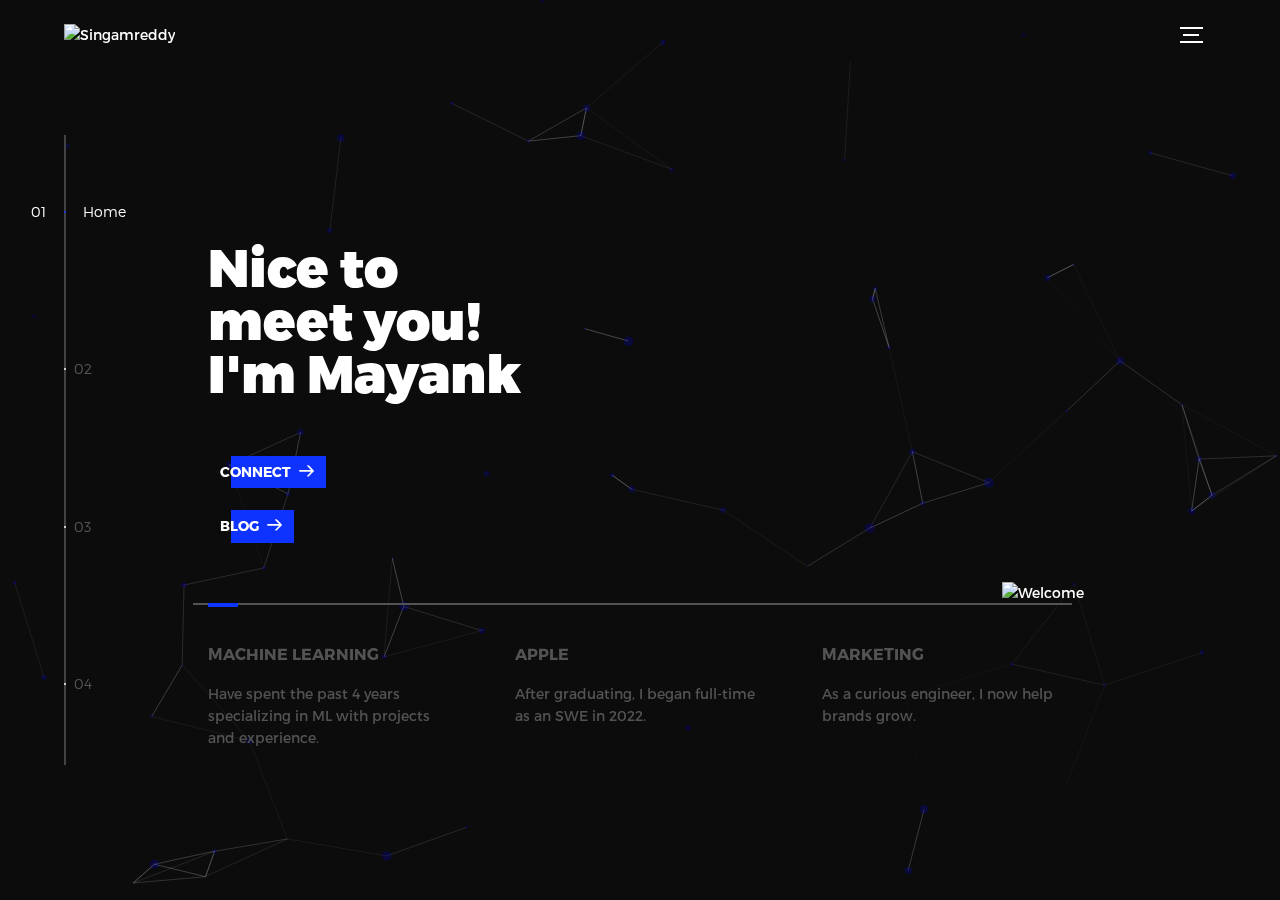
==== index.html @ 2913cebb "catchup" ====
<!DOCTYPE html>
<html lang="en">

<head>

    <title>Mayank Singamreddy</title>
    <link rel="shortcut icon" type="image/png" href="assets/img/favicon.png" />
    <meta charset="utf-8">
    <meta name="viewport" content="width=device-width, initial-scale=1">
    <meta http-equiv="X-UA-Compatible" content="IE=edge">
    <meta name="description" content="Mayank's personal website">
    <meta name="keywords" content="singamreddy, mayank, personal site">
    <meta name="author" content="Mayank Singamreddy">
    <link rel="stylesheet" href="assets/css/main.css">
</head>
<!-- Google tag (gtag.js) -->
<script async src="https://www.googletagmanager.com/gtag/js?id=G-TK0GGSYKYD"></script>
<script>
  window.dataLayer = window.dataLayer || [];
  function gtag(){dataLayer.push(arguments);}
  gtag('js', new Date());

  gtag('config', 'G-TK0GGSYKYD');
</script>

<body>



    <!-- notification for small viewports and landscape oriented smartphones -->
    <div class="device-notification">
        <a class="device-notification--logo" href="#0">
            <img src="assets/img/goose.png" alt="Silly Goose Image">
            <p>Singamreddy</p>
        </a>
        <p class="device-notification--message">Turn your phone back up, silly goose.</p>
    </div>

    <div class="perspective effect-rotate-left">
        <div class="container">
            <div id="particles-js"></div>

            <div class="outer-nav--return"></div>

            <div id="viewport" class="l-viewport">

                <div class="l-wrapper">

                    <header class="header">
                        <a class="header--logo" href="#0">
                            <img src="assets/img/logo.png" alt="Singamreddy">
                        </a>
                        <button class="header--cta cta">Connect</button>
                        <div class="header--nav-toggle">
                            <span></span>
                        </div>
                    </header>
                    <nav class="l-side-nav">
                        <ul class="side-nav">
                            <li class="is-active">
                                <span>Home</span></li>
                            <li><span>Bio</span></li>
                            <li><span>Marketing</span></li>
                            <li><span>Contact</span></li>

                        </ul>
                    </nav>

                    <ul class="l-main-content main-content">
                        <li class="l-section section section--is-active">
                            <div class="intro">
                                <div class="intro--banner">
                                    <h1><br>Nice to<br> meet you!<br>I'm Mayank</h1><br>
                                    <button class="cta">Connect 
                  <svg version="1.1" id="Layer_1" xmlns="http://www.w3.org/2000/svg" xmlns:xlink="http://www.w3.org/1999/xlink" x="0px" y="0px" viewBox="0 0 150 118" style="enable-background:new 0 0 150 118;" xml:space="preserve">
                  <g transform="translate(0.000000,118.000000) scale(0.100000,-0.100000)">
                    <path d="M870,1167c-34-17-55-57-46-90c3-15,81-100,194-211l187-185l-565-1c-431,0-571-3-590-13c-55-28-64-94-18-137c21-20,33-20,597-20h575l-192-193C800,103,794,94,849,39c20-20,39-29,61-29c28,0,63,30,298,262c147,144,272,271,279,282c30,51,23,60-219,304C947,1180,926,1196,870,1167z"/>
                  </g>
                  </svg>
                  <span class="btn-background"></span>
                </button>
                                    <br><br><button class="cta" onclick="window.location.href='blog/proofofgod.html';">Blog
                    <svg version="1.1" id="Layer_1" xmlns="http://www.w3.org/2000/svg" xmlns:xlink="http://www.w3.org/1999/xlink" x="0px" y="0px" viewBox="0 0 150 118" style="enable-background:new 0 0 150 118;" xml:space="preserve">
                    <g transform="translate(0.000000,118.000000) scale(0.100000,-0.100000)">
                      <path d="M870,1167c-34-17-55-57-46-90c3-15,81-100,194-211l187-185l-565-1c-431,0-571-3-590-13c-55-28-64-94-18-137c21-20,33-20,597-20h575l-192-193C800,103,794,94,849,39c20-20,39-29,61-29c28,0,63,30,298,262c147,144,272,271,279,282c30,51,23,60-219,304C947,1180,926,1196,870,1167z"/>
                    </g>
                    </svg>
                    <span class="btn-background"></span>
                  </button>
                                    <img src="assets/img/introduction-visual.png" alt="Welcome">
                                </div>
                                <div class="intro--options">
                                    <a href="#0">
                                        <h3>Machine Learning</h3>
                                        <p>Have spent the past 4 years specializing in ML with projects and experience.</p>
                                    </a>
                                    <a href="#0">
                                        <h3>Apple</h3>
                                        <p>After graduating, I began full-time as an SWE in 2022.</p>
                                    </a>
                                    <a href="#0">
                                        <h3>Marketing</h3>
                                        <p>As a curious engineer, I now help brands grow.</p>
                                    </a>

                                </div>
                            </div>
                        </li>
                        <li class="l-section section">
                            <div class="about">
                                <div class="about--banner">
                                    <h2>Resume</h2>
                                    <h3>Learning to code is tough, but possibility drove me forward (Specifically, ML and DS). I gained experience in those areas as a:
                                        <br>
                                        <ul>
                                            <li>Data science intern at Fidelity</li>
                                            <li>Research assistant for my school developing lecture summarization models</li>
                                            <li>Mercer MLE performing data scraping, validation, and visualization</li>
                                        </ul>
                                        <br> Now I am an SWE at Apple, creating insightful tools.

                                    </h3>
                                    <a href="assets/img/MayankSWEResume.pdf" target="_blank">Resume link
                  <span>
                    <svg version="1.1" id="Layer_1" xmlns="http://www.w3.org/2000/svg" xmlns:xlink="http://www.w3.org/1999/xlink" x="0px" y="0px" viewBox="0 0 150 118" style="enable-background:new 0 0 150 118;" xml:space="preserve">
                    <g transform="translate(0.000000,118.000000) scale(0.100000,-0.100000)">
                      <path d="M870,1167c-34-17-55-57-46-90c3-15,81-100,194-211l187-185l-565-1c-431,0-571-3-590-13c-55-28-64-94-18-137c21-20,33-20,597-20h575l-192-193C800,103,794,94,849,39c20-20,39-29,61-29c28,0,63,30,298,262c147,144,272,271,279,282c30,51,23,60-219,304C947,1180,926,1196,870,1167z"/>
                    </g>
                    </svg>
                  </span>
                </a>
                                    <!--img src="assets/img/about-visual.png" alt="About Us"-->

                                </div>
                                <div class="about--options">
                                    <a href="#0">
                                        <h3>Fidelity</h3>
                                    </a>
                                    <a href="#0">
                                        <h3>Rutgers</h3>
                                    </a>
                                    <a href="#0">
                                        <h3>Apple</h3>
                                    </a>
                                </div>
                            </div>
                        </li>




                        <li class="l-section section">
                            <div class="about">
                                <div class="about--banner">
                                    <h2>Digital Marketing</h2>

                                    <h5>
                                        I help businesses grow their brand, increase their exposure, and get recognition.
                                        <br><br> After coming to Austin, I realized how many businesses exist with a fantastic product, but little to no digital face. With changing times, many had not caught up. I wanted to leverage my technical skills to help them compete in an increasingly digital age. 
                                        <br><br> I make it a mission to help your business gain more views, while giving you the information to give your customers what they want most.<br><br>

                                        <br>
                                        <!--
                                        <a href="assets/img/MayankTutoring.pdf" target="_blank">My tutoring
                                            <span>
                                              <svg version="1.1" id="Layer_1" xmlns="http://www.w3.org/2000/svg" xmlns:xlink="http://www.w3.org/1999/xlink" x="0px" y="0px" viewBox="0 0 150 118" style="enable-background:new 0 0 150 118;" xml:space="preserve">
                                              <g transform="translate(0.000000,118.000000) scale(0.100000,-0.100000)">
                                                <path d="M870,1167c-34-17-55-57-46-90c3-15,81-100,194-211l187-185l-565-1c-431,0-571-3-590-13c-55-28-64-94-18-137c21-20,33-20,597-20h575l-192-193C800,103,794,94,849,39c20-20,39-29,61-29c28,0,63,30,298,262c147,144,272,271,279,282c30,51,23,60-219,304C947,1180,926,1196,870,1167z"/>
                                              </g>
                                              </svg>
                                            </span>
                                          </a>
                                        -->

                                    </h5>

                                </div>

                        </li>








                        <li class="l-section section">


                            <div class="contact">



                                <div class="contact--lockup">



                                    <div class="modal">
                                        <h3> Contact me</h3>

                                        <div class="modal--information">
                                            <a href="tel:4087840252">408-784-0252</a>
                                            <a href="mailto:singamreddy.mayank@gmail.com">singamreddy.mayank@gmail.com</a>
                                        </div>
                                        <br>
                                        <ul class="modal--options">
                                            <li><a href="https://www.linkedin.com/in/mayank-singamreddy/">LinkedIn</a></li>
                                            <li><a href="https://github.com/MayankSingamreddy">Github</a></li>
                                            


                                        </ul>
                                    </div>

                                </div>
                            </div>

                        </li>

                    </ul>
                    </div>
                </div>
            </div>
            <ul class="outer-nav">
                <li class="is-active">Home</li>
                <li>Bio</li>
                <li>Digital Marketing</li>
                <li>Contact</li>

            </ul>
        </div>





        <script src="https://ajax.googleapis.com/ajax/libs/jquery/2.2.4/jquery.min.js"></script>
        <script>
            window.jQuery || document.write('<script src="assets/js/vendor/jquery-2.2.4.min.js"><\/script>')
        </script>
        <script src="assets/js/functions-min.js"></script>


        <script src="particles.js"></script>
        <script src="app.js"></script>


</body>

</html>
---- assets/css/main.css ----
@font-face {
    font-family: 'Montserrat';
    src: url("fonts/Montserrat-Black.eot");
    src: local("☺"), url("fonts/Montserrat-Black.woff") format("woff"), url("fonts/Montserrat-Black.ttf") format("truetype"), url("fonts/Montserrat-Black.svg") format("svg");
    font-weight: 900;
    font-style: normal
}

@font-face {
    font-family: 'Montserrat';
    src: url("fonts/Montserrat-Bold.eot");
    src: local("☺"), url("fonts/Montserrat-Bold.woff") format("woff"), url("fonts/Montserrat-Bold.ttf") format("truetype"), url("fonts/Montserrat-Bold.svg") format("svg");
    font-weight: 700;
    font-style: normal
}

@font-face {
    font-family: 'Montserrat';
    src: url("fonts/Montserrat-Regular.eot");
    src: local("☺"), url("fonts/Montserrat-Regular.woff") format("woff"), url("fonts/Montserrat-Regular.ttf") format("truetype"), url("fonts/Montserrat-Regular.svg") format("svg");
    font-weight: 400;
    font-style: normal
}

@font-face {
    font-family: 'Montserrat';
    src: url("fonts/Montserrat-Light.eot");
    src: local("☺"), url("fonts/Montserrat-Light.woff") format("woff"), url("fonts/Montserrat-Light.ttf") format("truetype"), url("fonts/Montserrat-Light.svg") format("svg");
    font-weight: 300;
    font-style: normal
}


/*! normalize.css v3.0.2 | MIT License | git.io/normalize */

html {
    font-family: sans-serif;
    -ms-text-size-adjust: 100%;
    -webkit-text-size-adjust: 100%
}

body {
    margin: 0
}

article,
aside,
details,
figcaption,
figure,
footer,
header,
hgroup,
main,
menu,
nav,
section,
summary {
    display: block
}

audio,
canvas,
progress,
video {
    display: inline-block;
    vertical-align: baseline
}

audio:not([controls]) {
    display: none;
    height: 0
}

[hidden],
template {
    display: none
}

a {
    background-color: transparent
}

a:active,
a:hover {
    outline: 0
}

abbr[title] {
    border-bottom: 1px dotted
}

b,
strong {
    font-weight: bold
}

dfn {
    font-style: italic
}

h1 {
    font-size: 2em;
    margin: 0.67em 0
}

mark {
    background: #ff0;
    color: #000
}

small {
    font-size: 80%
}

sub,
sup {
    font-size: 75%;
    line-height: 0;
    position: relative;
    vertical-align: baseline
}

sup {
    top: -0.5em
}

sub {
    bottom: -0.25em
}

img {
    border: 0
}

svg:not(:root) {
    overflow: hidden
}

figure {
    margin: 1em 40px
}

hr {
    box-sizing: content-box;
    height: 0
}

pre {
    overflow: auto
}

code,
kbd,
pre,
samp {
    font-family: monospace, monospace;
    font-size: 1em
}

button,
input,
optgroup,
select,
textarea {
    color: inherit;
    font: inherit;
    margin: 0
}

button {
    overflow: visible
}

button,
select {
    text-transform: none
}

button,
html input[type="button"],
input[type="reset"],
input[type="submit"] {
    -webkit-appearance: button;
    cursor: pointer
}

button[disabled],
html input[disabled] {
    cursor: default
}

button::-moz-focus-inner,
input::-moz-focus-inner {
    border: 0;
    padding: 0
}

input {
    line-height: normal
}

input[type="checkbox"],
input[type="radio"] {
    box-sizing: border-box;
    padding: 0
}

input[type="number"]::-webkit-inner-spin-button,
input[type="number"]::-webkit-outer-spin-button {
    height: auto
}

input[type="search"] {
    -webkit-appearance: textfield;
    box-sizing: content-box
}

input[type="search"]::-webkit-search-cancel-button,
input[type="search"]::-webkit-search-decoration {
    -webkit-appearance: none
}

fieldset {
    border: 1px solid #c0c0c0;
    margin: 0 2px;
    padding: 0.35em 0.625em 0.75em
}

legend {
    border: 0;
    padding: 0
}

textarea {
    overflow: auto
}

optgroup {
    font-weight: bold
}

table {
    border-collapse: collapse;
    border-spacing: 0
}

td,
th {
    padding: 0
}

::-moz-selection {
    background: #FFF498
}

::selection {
    background: #FFF498
}

::-moz-selection {
    background: #FFF498
}

img::-moz-selection {
    background: transparent
}

img::selection {
    background: transparent
}

img::-moz-selection {
    background: transparent
}

body {
    -webkit-tap-highlight-color: #FFF498
}

body {
    background-color: #0c0c0c;
    font-size: 14px;
    line-height: 1.6;
    font-family: "Montserrat", sans-serif;
    color: #fff;
    -webkit-font-smoothing: antialiased;
    -webkit-text-size-adjust: 100%
}

.l-viewport {
    position: relative;
    width: 100%;
    height: 100vh;
    box-shadow: 0 0 45px 5px rgba(0, 0, 0, 0.85);
    overflow: hidden
}

.l-wrapper {
    position: relative;
    width: 1440px;
    max-width: 90%;
    height: 100%;
    margin: 0 auto
}

.l-side-nav {
    position: absolute;
    left: 0;
    display: -webkit-box;
    display: -webkit-flex;
    display: -ms-flexbox;
    display: flex;
    height: 100%;
    -webkit-box-align: center;
    -webkit-align-items: center;
    -ms-flex-align: center;
    align-items: center
}

.l-side-nav::before {
    content: "";
    position: absolute;
    top: 50%;
    left: 0;
    -webkit-transform: translateY(-50%);
    transform: translateY(-50%);
    width: 2px;
    height: 70%;
    max-height: 750px;
    background-color: #555;
    opacity: .75;
    z-index: 10
}

@media (max-width: 1180px) {
    .l-side-nav {
        display: none
    }
}

.l-main-content {
    position: relative;
    width: 100%;
    height: 100%;
    margin: 0;
    padding: 0;
    list-style: none
}

.l-section {
    position: absolute;
    width: 100%;
    height: 100%
}

.device-notification {
    display: none;
    position: fixed;
    top: 0;
    left: 0;
    width: 100%;
    height: 100%;
    -webkit-box-orient: vertical;
    -webkit-box-direction: normal;
    -webkit-flex-direction: column;
    -ms-flex-direction: column;
    flex-direction: column;
    -webkit-box-align: center;
    -webkit-align-items: center;
    -ms-flex-align: center;
    -ms-grid-row-align: center;
    align-items: center;
    -webkit-box-pack: center;
    -webkit-justify-content: center;
    -ms-flex-pack: center;
    justify-content: center;
    background-color: #0c0c0c;
    z-index: 12
}

.device-notification--logo {
    display: -webkit-box;
    display: -webkit-flex;
    display: -ms-flexbox;
    display: flex;
    -webkit-box-align: center;
    -webkit-align-items: center;
    -ms-flex-align: center;
    align-items: center;
    text-decoration: none;
    color: #fff
}

.device-notification--logo p {
    margin: 0 0 0 10px;
    font-size: 16px;
    font-weight: 700;
    text-transform: uppercase
}

.device-notification--message {
    width: 70%;
    margin: 30px 0 0 0;
    font-weight: 700;
    text-align: center
}

@media (max-width: 767px) and (min-width: 601px) and (max-height: 680px) {
    .device-notification {
        display: -webkit-box;
        display: -webkit-flex;
        display: -ms-flexbox;
        display: flex
    }
}

@media (max-width: 600px) and (min-width: 480px) and (max-height: 580px) {
    .device-notification {
        display: -webkit-box;
        display: -webkit-flex;
        display: -ms-flexbox;
        display: flex
    }
}

@media (max-width: 736px) and (min-width: 360px) and (orientation: landscape) {
    .device-notification {
        display: -webkit-box;
        display: -webkit-flex;
        display: -ms-flexbox;
        display: flex
    }
}

@media(max-width: 359px) {
    .device-notification {
        display: -webkit-box;
        display: -webkit-flex;
        display: -ms-flexbox;
        display: flex
    }
}

.section {
    opacity: 0;
    visibility: hidden;
    -webkit-transition: opacity .4s ease-in-out, visibility 0s .4s;
    transition: opacity .4s ease-in-out, visibility 0s .4s
}

.section--is-active {
    opacity: 1;
    visibility: visible;
    z-index: 1;
    -webkit-transition: opacity .4s ease-in-out .4s;
    transition: opacity .4s ease-in-out .4s
}

.section--next {
    -webkit-transform: translateY(-45px);
    transform: translateY(-45px);
    -webkit-transition: -webkit-transform .4s ease-in-out;
    transition: -webkit-transform .4s ease-in-out;
    transition: transform .4s ease-in-out;
    transition: transform .4s ease-in-out, -webkit-transform .4s ease-in-out
}

.section--prev {
    -webkit-transform: translateY(45px);
    transform: translateY(45px);
    -webkit-transition: -webkit-transform .4s ease-in-out;
    transition: -webkit-transform .4s ease-in-out;
    transition: transform .4s ease-in-out;
    transition: transform .4s ease-in-out, -webkit-transform .4s ease-in-out
}

.header {
    position: absolute;
    top: 0;
    left: 0;
    display: -webkit-box;
    display: -webkit-flex;
    display: -ms-flexbox;
    display: flex;
    width: 100%;
    height: 70px;
    -webkit-box-align: center;
    -webkit-align-items: center;
    -ms-flex-align: center;
    align-items: center;
    -webkit-box-pack: justify;
    -webkit-justify-content: space-between;
    -ms-flex-pack: justify;
    justify-content: space-between;
    z-index: 10
}

.header--logo {
    display: -webkit-box;
    display: -webkit-flex;
    display: -ms-flexbox;
    display: flex;
    -webkit-box-align: center;
    -webkit-align-items: center;
    -ms-flex-align: center;
    align-items: center;
    text-decoration: none;
    color: #fff
}

.header--logo p {
    margin: 0 0 0 10px;
    font-size: 16px;
    font-weight: 700;
    text-transform: uppercase
}

.header--nav-toggle {
    display: -webkit-box;
    display: -webkit-flex;
    display: -ms-flexbox;
    display: flex;
    width: 50px;
    height: 50px;
    -webkit-box-orient: vertical;
    -webkit-box-direction: normal;
    -webkit-flex-direction: column;
    -ms-flex-direction: column;
    flex-direction: column;
    -webkit-box-align: center;
    -webkit-align-items: center;
    -ms-flex-align: center;
    align-items: center;
    -webkit-box-pack: center;
    -webkit-justify-content: center;
    -ms-flex-pack: center;
    justify-content: center;
    cursor: pointer
}

.header--nav-toggle span,
.header--nav-toggle::before,
.header--nav-toggle::after {
    content: "";
    position: relative;
    width: 16px;
    height: 2px;
    background-color: #fff
}

.header--nav-toggle::before {
    bottom: 5px;
    width: 23px
}

.header--nav-toggle::after {
    top: 5px;
    width: 23px
}

.header--cta {
    position: absolute;
    top: 50%;
    left: 50%;
    -webkit-transform: translate(-50%, -50%);
    transform: translate(-50%, -50%);
    padding: 0 20px;
    line-height: 30px;
    text-decoration: none;
    color: #fff;
    font-weight: 700;
    text-transform: uppercase;
    background-color: #0f33ff;
    border: none;
    opacity: 0;
    visibility: hidden;
    -webkit-transition: opacity .4s ease-in-out, visibility 0s .4s;
    transition: opacity .4s ease-in-out, visibility 0s .4s
}

.header--cta:focus {
    outline: none
}

.header--cta.is-active {
    opacity: 1;
    visibility: visible;
    -webkit-transition: opacity .4s ease-in-out .4s;
    transition: opacity .4s ease-in-out .4s
}

@media (max-width: 767px) {
    .header--cta {
        display: none
    }
}

.side-nav {
    position: relative;
    display: -webkit-box;
    display: -webkit-flex;
    display: -ms-flexbox;
    display: flex;
    width: 100px;
    height: 70%;
    max-height: 750px;
    -webkit-box-orient: vertical;
    -webkit-box-direction: normal;
    -webkit-flex-direction: column;
    -ms-flex-direction: column;
    flex-direction: column;
    -webkit-justify-content: space-around;
    -ms-flex-pack: distribute;
    justify-content: space-around;
    margin: 0;
    padding: 0;
    list-style-position: inside;
    z-index: 10
}

.side-nav>li {
    position: relative;
    top: -5px;
    color: #fff;
    font-size: 6px;
    cursor: pointer
}

.side-nav>li span {
    position: relative;
    top: 3px;
    left: 10px;
    color: #fff;
    font-size: 14px;
    font-weight: 300;
    opacity: 0;
    visibility: hidden
}

.side-nav>li::before {
    position: absolute;
    top: 3px;
    left: 10px;
    color: #555;
    font-size: 14px;
    font-weight: 300
}

.side-nav li:nth-child(1)::before {
    content: "01"
}

.side-nav li:nth-child(2)::before {
    content: "02"
}

.side-nav li:nth-child(3)::before {
    content: "03"
}

.side-nav li:nth-child(4)::before {
    content: "04"
}

.side-nav li:nth-child(5)::before {
    content: "05"
}

.side-nav li.is-active {
    color: #0f33ff;
    -webkit-transition: color .4s ease-in-out;
    transition: color .4s ease-in-out
}

.side-nav li.is-active span {
    opacity: 1;
    visibility: visible;
    -webkit-transition: opacity .4s ease-in-out;
    transition: opacity .4s ease-in-out
}

.side-nav li.is-active::before {
    left: -33px;
    color: #fff
}

.intro {
    position: relative;
    display: -webkit-box;
    display: -webkit-flex;
    display: -ms-flexbox;
    display: flex;
    width: 900px;
    max-width: 75%;
    height: 100%;
    -webkit-box-orient: vertical;
    -webkit-box-direction: normal;
    -webkit-flex-direction: column;
    -ms-flex-direction: column;
    flex-direction: column;
    -webkit-box-pack: center;
    -webkit-justify-content: center;
    -ms-flex-pack: center;
    justify-content: center;
    margin: 0 auto
}

@media (max-width: 1180px) {
    .intro {
        max-width: 100%
    }
}

.intro--banner {
    position: relative;
    height: 475px
}

.intro--banner::before {
    content: "";
    position: absolute;
    bottom: 20px;
    left: -15px;
    right: 0;
    height: 2px;
    background-color: #545353
}

.intro--banner::after {
    content: "";
    position: absolute;
    bottom: 18px;
    left: 0;
    width: 30px;
    height: 4px;
    background-color: #0f33ff
}

.intro--banner h1 {
    position: relative;
    font-size: 53px;
    font-weight: 900;
    line-height: 1;
    z-index: 1
}

.intro--banner button {
    position: relative;
    padding: 5px 17px 5px 12px;
    font-weight: 700;
    text-transform: uppercase;
    background-color: transparent;
    border: none
}

.intro--banner button .btn-background {
    position: absolute;
    top: 0;
    left: 23px;
    right: 0;
    height: 100%;
    background-color: #0f33ff;
    z-index: -1;
    -webkit-transition: left .2s ease-in-out;
    transition: left .2s ease-in-out
}

.intro--banner button:hover .btn-background {
    left: 0
}

.intro--banner button:focus {
    outline: none
}

.intro--banner button svg {
    position: relative;
    left: 5px;
    width: 15px;
    fill: #fff
}

.intro--banner img {
    position: absolute;
    bottom: 21px;
    right: -12px
}

.intro--options {
    display: -webkit-box;
    display: -webkit-flex;
    display: -ms-flexbox;
    display: flex;
    -webkit-box-pack: justify;
    -webkit-justify-content: space-between;
    -ms-flex-pack: justify;
    justify-content: space-between;
    margin: 0;
    padding: 0;
    list-style: none
}

.intro--options>a {
    max-width: 250px;
    text-decoration: none;
    color: #535353;
    -webkit-transition: color .2s ease-in-out;
    transition: color .2s ease-in-out
}

.intro--options>a:hover {
    color: #fff
}

.intro--options h3 {
    font-size: 16px;
    text-transform: uppercase
}

.intro--options p {
    margin-bottom: 0
}

@media (max-width: 900px) {
    .intro--banner {
        height: 380px
    }
    .intro--banner h1 {
        font-size: 55px
    }
    .intro--banner img {
        width: 430px
    }
    .intro--options>a {
        margin-right: 30px
    }
    .intro--options>a:last-child {
        margin-right: 0
    }
}

@media (max-width: 767px) {
    .intro--banner {
        height: 305px
    }
    .intro--banner h1 {
        font-size: 44px
    }
    .intro--banner img {
        width: 330px
    }
    .intro--options {
        display: block
    }
    .intro--options>a {
        display: block;
        max-width: 100%;
        margin: 0 0 30px 0
    }
    .intro--options>a:last-child {
        margin-bottom: 0
    }
}

@media (max-width: 600px) {
    .intro--banner {
        height: 360px
    }
    .intro--banner h1 {
        font-size: 55px
    }
    .intro--banner img {
        display: none
    }
}

@media (max-width: 600px) and (max-height: 750px) {
    .intro--banner {
        height: auto
    }
    .intro--banner::before,
    .intro--banner::after {
        display: none
    }
    .intro--banner h1 {
        margin-top: 0
    }
    .intro--options {
        display: none
    }
}

.work {
    position: relative;
    display: -webkit-box;
    display: -webkit-flex;
    display: -ms-flexbox;
    display: flex;
    width: 960px;
    max-width: 80%;
    height: 100%;
    -webkit-box-orient: vertical;
    -webkit-box-direction: normal;
    -webkit-flex-direction: column;
    -ms-flex-direction: column;
    flex-direction: column;
    -webkit-box-pack: center;
    -webkit-justify-content: center;
    -ms-flex-pack: center;
    justify-content: center;
    margin: 0 auto
}

@media (max-width: 1180px) {
    .work {
        max-width: 100%
    }
}

.work h2 {
    margin: 0 0 20px 0;
    font-size: 30px;
    text-align: center
}

.work--lockup {
    position: relative
}

.work--lockup .slider {
    position: relative;
    display: -webkit-box;
    display: -webkit-flex;
    display: -ms-flexbox;
    display: flex;
    width: 80%;
    margin: 0 auto;
    padding: 0;
    list-style: none
}

.work--lockup .slider--item {
    position: absolute;
    display: none;
    text-align: center
}

.work--lockup .slider--item a {
    text-decoration: none;
    color: #858585
}

.work--lockup .slider--item-title {
    margin-top: 10px;
    font-size: 12px;
    font-weight: 700;
    text-transform: uppercase
}

.work--lockup .slider--item-description {
    display: none;
    max-width: 250px;
    margin: 0 auto
}

.work--lockup .slider--item-image {
    width: 150px;
    height: 150px;
    margin: 0 auto;
    border-radius: 50%;
    overflow: hidden
}

.work--lockup .slider--item-image img {
    width: 100%
}

.work--lockup .slider--item-left {
    top: 50%;
    left: 0;
    -webkit-transform: translateY(-50%);
    transform: translateY(-50%);
    display: block
}

.work--lockup .slider--item-right {
    top: 50%;
    right: 0;
    -webkit-transform: translateY(-50%);
    transform: translateY(-50%);
    display: block
}

.work--lockup .slider--item-center {
    position: relative;
    top: 30px;
    left: 50%;
    -webkit-transform: translateX(-50%);
    transform: translateX(-50%);
    display: block
}

.work--lockup .slider--item-center a {
    color: #fff
}

.work--lockup .slider--item-center .slider--item-title {
    margin-top: 25px;
    font-size: 16px
}

.work--lockup .slider--item-center .slider--item-description {
    display: block
}

.work--lockup .slider--item-center .slider--item-image {
    width: 300px;
    height: 300px
}

.work--lockup .slider--next,
.work--lockup .slider--prev {
    position: absolute;
    top: 160px;
    display: -webkit-box;
    display: -webkit-flex;
    display: -ms-flexbox;
    display: flex;
    width: 50px;
    height: 50px;
    -webkit-box-align: center;
    -webkit-align-items: center;
    -ms-flex-align: center;
    align-items: center;
    -webkit-box-pack: center;
    -webkit-justify-content: center;
    -ms-flex-pack: center;
    justify-content: center;
    background-color: #282828;
    border-radius: 50%;
    cursor: pointer
}

.work--lockup .slider--next svg,
.work--lockup .slider--prev svg {
    width: 20px;
    fill: #fff
}

.work--lockup .slider--next {
    right: 0
}

.work--lockup .slider--prev {
    left: 0
}

@media (max-width: 900px) {
    .work--lockup .slider--item-image {
        width: 120px;
        height: 120px
    }
    .work--lockup .slider--item-center .slider--item-image {
        width: 240px;
        height: 240px
    }
    .work--lockup .slider--next,
    .work--lockup .slider--prev {
        top: 130px
    }
}

@media (max-width: 767px) {
    .work--lockup .slider {
        width: 75%
    }
    .work--lockup .slider--item-image {
        width: 90px;
        height: 90px
    }
    .work--lockup .slider--item-center .slider--item-image {
        width: 190px;
        height: 190px
    }
    .work--lockup .slider--next,
    .work--lockup .slider--prev {
        top: 105px
    }
}

@media (max-width: 600px) {
    .work--lockup .slider {
        width: auto
    }
    .work--lockup .slider--item-left,
    .work--lockup .slider--item-right {
        display: none
    }
}

.about {
    position: relative;
    display: -webkit-box;
    display: -webkit-flex;
    display: -ms-flexbox;
    display: flex;
    width: 1000px;
    max-width: 75%;
    height: 100%;
    -webkit-box-orient: vertical;
    -webkit-box-direction: normal;
    -webkit-flex-direction: column;
    -ms-flex-direction: column;
    flex-direction: column;
    -webkit-box-pack: center;
    -webkit-justify-content: center;
    -ms-flex-pack: center;
    justify-content: center;
    margin: 0 auto
}

@media (max-width: 1180px) {
    .about {
        max-width: 100%
    }
}

.about--banner {
    position: relative;
    height: 475px
}

.about--banner::before {
    content: "";
    position: absolute;
    top: 20px;
    left: 200px;
    -webkit-transform: rotate(-25deg);
    transform: rotate(-25deg);
    border: 5px solid #0f33ff;
    border-right-color: transparent;
    border-bottom-color: transparent
}

.about--banner h2 {
    position: relative;
    margin-top: 35px;
    font-size: 40px;
    font-weight: 900;
    line-height: 1;
    z-index: 1
}

.about--banner h3 {
    position: relative;
    margin-top: 30px;
    font-size: 20px;
    font-weight: 400;
    line-height: 1.4;
    z-index: 0.5
}

.about--banner h4 {
    position: relative;
    font-size: 12px;
    font-weight: 50;
    line-height: 1.4;
}

.about--banner h5 {
    position: relative;
    margin-top: 30px;
    font-size: 20px;
    font-weight: 200;
    line-height: 1.3;
    z-index: 1
}

.about--banner h2::after {
    content: "";
    position: absolute;
    top: 255px;
    left: 255px;
    width: 0px;
    height: 10px;
    background-color: #0f33ff
}

.about--banner a {
    padding: 5px 17px 5px 0;
    text-decoration: none;
    color: #fff;
    font-weight: 700;
    text-transform: uppercase;
    text-decoration: underline;
    background-color: transparent
}

.about--banner a:hover svg {
    left: 10px
}

.about--banner a svg {
    position: relative;
    left: 5px;
    width: 15px;
    fill: #fff;
    -webkit-transition: left .2s ease-in-out;
    transition: left .2s ease-in-out
}

.about--banner img {
    position: absolute;
    bottom: -90px;
    right: -12px;
    opacity: 0.4;
}

.about--options {
    display: -webkit-box;
    display: -webkit-flex;
    display: -ms-flexbox;
    display: flex;
    max-width: 600px;
    -webkit-box-pack: justify;
    -webkit-justify-content: space-between;
    -ms-flex-pack: justify;
    justify-content: space-between;
    margin: 0;
    padding: 0;
    list-style: none
}

.about--options>a {
    position: relative;
    width: 150px;
    height: 75px;
    text-decoration: none;
    color: #fff;
    border: 10px solid #0f33ff;
    background-position: center;
    background-size: cover;
    background-repeat: no-repeat
}

.about--options>a:nth-child(1) {
    background-image: url("../img/about-winners.png")
}

.about--options>a:nth-child(2) {
    background-image: url("../img/about-philosophy.png")
}

.about--options>a:nth-child(3) {
    background-image: url("../img/about-history.png")
}

.about--options>a:hover h3 {
    bottom: -50px
}

.about--options h3 {
    position: absolute;
    bottom: -38px;
    left: 10px;
    font-size: 16px;
    text-transform: uppercase;
    -webkit-transition: bottom .2s ease-in-out, left .2s ease-in-out;
    transition: bottom .2s ease-in-out, left .2s ease-in-out
}

@media (max-width: 767px) {
    .about--banner {
        height: 305px
    }
    .about--banner::before {
        top: 0;
        left: 125px
    }
    .about--banner::after {
        top: 35px;
        left: 260px
    }
    .about--banner h2 {
        margin-top: 10px;
        font-size: 44px
    }
    .about--banner h2::before {
        top: 28px;
        left: 168px
    }
    .about--banner h2::after {
        top: 163px;
        left: 163px
    }
    .about--banner img {
        width: 315px
    }
}

@media (max-width: 600px) {
    .about--banner {
        height: auto
    }
    .about--banner::before {
        left: 155px
    }
    .about--banner::after {
        left: 310px
    }
    .about--banner h2 {
        margin-top: 0;
        font-size: 55px
    }
    .about--banner h2::before {
        top: 43px;
        left: 214px
    }
    .about--banner h2::after {
        top: 205px;
        left: 205px
    }
    .about--banner img {
        display: none
    }
    .about--options {
        display: none
    }
}

.contact {
    position: fixed;
    top: 0;
    left: 0;
    width: 100%;
    height: 100%;
    background-image: url("../img/contact-visual.png");
    background-position: center;
    background-size: cover;
    background-repeat: no-repeat
}

.contact--lockup {
    position: static;
    display: -webkit-box;
    display: -webkit-flex;
    display: -ms-flexbox;
    display: flex;
    width: 400px;
    max-width: 75%;
    height: 100%;
    -webkit-box-align: center;
    -webkit-align-items: center;
    -ms-flex-align: center;
    align-items: center;
    -webkit-box-pack: end;
    -webkit-justify-content: flex-end;
    -ms-flex-pack: end;
    justify-content: flex-end;
    margin: 0 auto
}

@media (max-width: 1180px) {
    .contact--lockup {
        max-width: 90%
    }
}

@media (max-width: 767px) {
    .contact--lockup {
        -webkit-box-pack: center;
        -webkit-justify-content: center;
        -ms-flex-pack: center;
        justify-content: center
    }
}

.contact--lockup .modal {
    padding: 55px 75px;
    text-align: center;
    opacity: 0.8;
    background-color: #353535;
    box-shadow: 0 0 30px 0 rgba(0, 0, 0, 0.75)
}

.contact--lockup .modal--information p,
.contact--lockup .modal--information a {
    display: block;
    margin: 14px 0;
    text-decoration: none;
    color: #fff;
    font-weight: 700
}

.contact--lockup .modal--information p {
    margin-top: 0
}

.contact--lockup .modal--options {
    margin: 0;
    padding: 0;
    list-style: none
}

.contact--lockup .modal--options>li {
    width: 150px;
    margin: 0 auto 30px auto
}

.contact--lockup .modal--options li:nth-child(1) {
    background-color: #0e76a8
}

.contact--lockup .modal--options li:nth-child(2) {
    background-color: #9400ff
}

.contact--lockup .modal--options li:nth-child(3) {
    background-color: #FF5700
}

.contact--lockup .modal--options a {
    display: block;
    width: 100%;
    padding: 8px 0;
    text-decoration: none;
    color: #fff;
    font-weight: 700
}

.hire {
    position: relative;
    display: -webkit-box;
    display: -webkit-flex;
    display: -ms-flexbox;
    display: flex;
    width: 700px;
    max-width: 75%;
    height: 100%;
    -webkit-box-orient: vertical;
    -webkit-box-direction: normal;
    -webkit-flex-direction: column;
    -ms-flex-direction: column;
    flex-direction: column;
    -webkit-box-pack: center;
    -webkit-justify-content: center;
    -ms-flex-pack: center;
    justify-content: center;
    margin: 0 auto
}

@media (max-width: 1180px) {
    .hire {
        max-width: 100%
    }
}

.hire h2 {
    margin: 0 0 20px 0;
    font-size: 30px;
    text-align: center
}

.work-request {
    display: -webkit-box;
    display: -webkit-flex;
    display: -ms-flexbox;
    display: flex;
    width: 100%;
    -webkit-box-orient: vertical;
    -webkit-box-direction: normal;
    -webkit-flex-direction: column;
    -ms-flex-direction: column;
    flex-direction: column;
    -webkit-box-align: center;
    -webkit-align-items: center;
    -ms-flex-align: center;
    align-items: center;
    color: #fff
}

.work-request input[type="submit"] {
    width: 400px;
    max-width: 100%;
    line-height: 50px;
    font-size: 16px;
    font-weight: 700;
    text-transform: uppercase;
    background-color: #0f33ff;
    border: none;
    border-radius: 0
}

.work-request input[type="submit"]:focus {
    outline: none
}

.work-request--options {
    display: -webkit-box;
    display: -webkit-flex;
    display: -ms-flexbox;
    display: flex;
    width: 100%;
    -webkit-box-orient: vertical;
    -webkit-box-direction: normal;
    -webkit-flex-direction: column;
    -ms-flex-direction: column;
    flex-direction: column;
    -webkit-box-align: center;
    -webkit-align-items: center;
    -ms-flex-align: center;
    align-items: center;
    margin: 30px 0
}

.work-request--options .options-a {
    display: -webkit-box;
    display: -webkit-flex;
    display: -ms-flexbox;
    display: flex;
    width: 100%;
    -webkit-box-pack: justify;
    -webkit-justify-content: space-between;
    -ms-flex-pack: justify;
    justify-content: space-between
}

.work-request--options .options-b {
    display: -webkit-box;
    display: -webkit-flex;
    display: -ms-flexbox;
    display: flex;
    width: 72%;
    -webkit-flex-wrap: wrap;
    -ms-flex-wrap: wrap;
    flex-wrap: wrap;
    -webkit-justify-content: space-around;
    -ms-flex-pack: distribute;
    justify-content: space-around
}

.work-request--options label {
    display: block;
    width: 200px;
    margin-bottom: 30px;
    line-height: 50px;
    font-size: 16px;
    font-weight: 700;
    text-align: center;
    border: 2px solid #fff;
    cursor: pointer;
    -webkit-transition: background-color .2s ease-in-out, border-color .2s ease-in-out;
    transition: background-color .2s ease-in-out, border-color .2s ease-in-out
}

.work-request--options label svg {
    position: relative;
    left: -5px;
    width: 0;
    fill: #fff;
    -webkit-transition: width .2s ease-in-out;
    transition: width .2s ease-in-out
}

.work-request--options input[type="checkbox"] {
    display: none
}

.work-request--options input[type="checkbox"]:checked+label {
    background-color: #0f33ff;
    border-color: #0f33ff
}

.work-request--options input[type="checkbox"]:checked+label svg {
    width: 15px
}

.work-request--information {
    display: -webkit-box;
    display: -webkit-flex;
    display: -ms-flexbox;
    display: flex;
    width: 100%;
    -webkit-box-pack: justify;
    -webkit-justify-content: space-between;
    -ms-flex-pack: justify;
    justify-content: space-between;
    margin-bottom: 60px
}

.work-request--information .information-name,
.work-request--information .information-email {
    position: relative;
    width: 45%;
    height: 50px;
    font-size: 30px;
    font-weight: 300
}

.work-request--information input[type="text"],
.work-request--information input[type="email"] {
    width: 100%;
    padding: 0 0 5px 0;
    background-color: transparent;
    border: none;
    border-bottom: 1px solid #fff;
    border-radius: 0
}

.work-request--information input[type="text"]:focus,
.work-request--information input[type="email"]:focus {
    outline: none;
    background-color: #0c0c0c
}

.work-request--information label {
    position: absolute;
    top: 0;
    left: 0;
    pointer-events: none;
    -webkit-transition: top .2s ease-in-out, font-size .2s ease-in-out;
    transition: top .2s ease-in-out, font-size .2s ease-in-out
}

.work-request--information input:focus+label,
.work-request--information input.has-value+label {
    top: -15px;
    font-size: 14px
}

@media (max-width: 767px) {
    .work-request--options {
        -webkit-box-orient: horizontal;
        -webkit-box-direction: normal;
        -webkit-flex-direction: row;
        -ms-flex-direction: row;
        flex-direction: row;
        -webkit-justify-content: space-around;
        -ms-flex-pack: distribute;
        justify-content: space-around
    }
    .work-request--options .options-a,
    .work-request--options .options-b {
        display: block;
        width: auto
    }
}

@media (max-width: 600px) {
    .work-request--options {
        margin: 20px 0
    }
}

@media (max-width: 600px) and (max-width: 415px) {
    .work-request--options {
        -webkit-box-pack: justify;
        -webkit-justify-content: space-between;
        -ms-flex-pack: justify;
        justify-content: space-between
    }
}

@media (max-width: 600px) {
    .work-request--options label {
        width: 150px;
        margin-bottom: 15px;
        font-size: 14px
    }
    .work-request--options input[type="checkbox"]:checked+label svg {
        width: 12px
    }
    .work-request--information {
        margin-bottom: 30px
    }
    .work-request--information .information-name,
    .work-request--information .information-email {
        height: 40px;
        font-size: 24px
    }
}

.perspective {
    position: relative;
    width: 100%;
    height: 100%;
    overflow: hidden
}

.perspective--modalview {
    position: fixed;
    -webkit-perspective: 1500px;
    perspective: 1500px
}

.container {
    position: relative;
    -webkit-transform: translateZ(0) translateX(0) rotateY(0deg);
    transform: translateZ(0) translateX(0) rotateY(0deg);
    min-height: 100%;
    outline: 30px solid #0f33ff;
    -webkit-transition: -webkit-transform .4s;
    transition: -webkit-transform .4s;
    transition: transform .4s;
    transition: transform .4s, -webkit-transform .4s
}

.modalview .container {
    position: absolute;
    width: 100%;
    height: 100%;
    overflow: hidden;
    -webkit-backface-visibility: hidden;
    backface-visibility: hidden
}

.effect-rotate-left .container {
    -webkit-transform-origin: 0% 50%;
    transform-origin: 0% 50%;
    -webkit-transition: -webkit-transform .4s;
    transition: -webkit-transform .4s;
    transition: transform .4s;
    transition: transform .4s, -webkit-transform .4s
}

.effect-rotate-left--animate .container {
    -webkit-transform: translateZ(-1800px) translateX(-50%) rotateY(45deg);
    transform: translateZ(-1800px) translateX(-50%) rotateY(45deg);
    outline: 30px solid #0f33ff
}

.outer-nav {
    position: absolute;
    top: 50%;
    left: 55%;
    -webkit-transform: translateY(-50%);
    transform: translateY(-50%);
    -webkit-transform-style: preserve-3d;
    transform-style: preserve-3d;
    margin: 0;
    padding: 0;
    list-style: none;
    text-align: center;
    visibility: hidden;
    -webkit-transition: visibility 0s .2s;
    transition: visibility 0s .2s
}

.outer-nav.is-vis {
    visibility: visible
}

.outer-nav--return {
    position: absolute;
    top: 0;
    left: 0;
    width: 100%;
    height: 100%;
    display: none;
    cursor: pointer;
    z-index: 11
}

.outer-nav--return.is-vis {
    display: block
}

.outer-nav>li {
    -webkit-transform-style: preserve-3d;
    transform-style: preserve-3d;
    -webkit-transform: translateX(350px) translateZ(-1000px);
    transform: translateX(350px) translateZ(-1000px);
    font-size: 55px;
    font-weight: 900;
    opacity: 0;
    cursor: pointer;
    -webkit-transition: opacity .2s, -webkit-transform .2s;
    transition: opacity .2s, -webkit-transform .2s;
    transition: transform .2s, opacity .2s;
    transition: transform .2s, opacity .2s, -webkit-transform .2s
}

.outer-nav>li.is-vis {
    -webkit-transform: translateX(0) translateZ(0);
    transform: translateX(0) translateZ(0);
    opacity: 1;
    -webkit-transition: opacity .4s, -webkit-transform .4s;
    transition: opacity .4s, -webkit-transform .4s;
    transition: transform .4s, opacity .4s;
    transition: transform .4s, opacity .4s, -webkit-transform .4s
}

.outer-nav>li::before {
    content: "";
    position: absolute;
    top: 50%;
    left: 50%;
    -webkit-transform: translate(-50%, -25%);
    transform: translate(-50%, -25%);
    width: 110%;
    height: 15px;
    opacity: 0;
    background-color: #0f33ff
}

.outer-nav>li.is-active::before {
    opacity: 1
}

@media (max-width: 767px) {
    .outer-nav>li {
        font-size: 44px
    }
}

@media (max-width: 600px) {
    .outer-nav>li {
        font-size: 34px
    }
}

.outer-nav li.is-vis:nth-child(2) {
    -webkit-transition-delay: .04s;
    transition-delay: .04s
}

.outer-nav li.is-vis:nth-child(3) {
    -webkit-transition-delay: .08s;
    transition-delay: .08s
}

.outer-nav li.is-vis:nth-child(4) {
    -webkit-transition-delay: .12s;
    transition-delay: .12s
}

.outer-nav li.is-vis:nth-child(5) {
    -webkit-transition-delay: .16s;
    transition-delay: .16s
}


/* ---- particles.js container ---- */

#particles-js {
    position: absolute;
    width: 100%;
    height: 100%;
    background-image: url("");
    background-repeat: no-repeat;
    background-size: cover;
    background-position: 50% 50%;
}
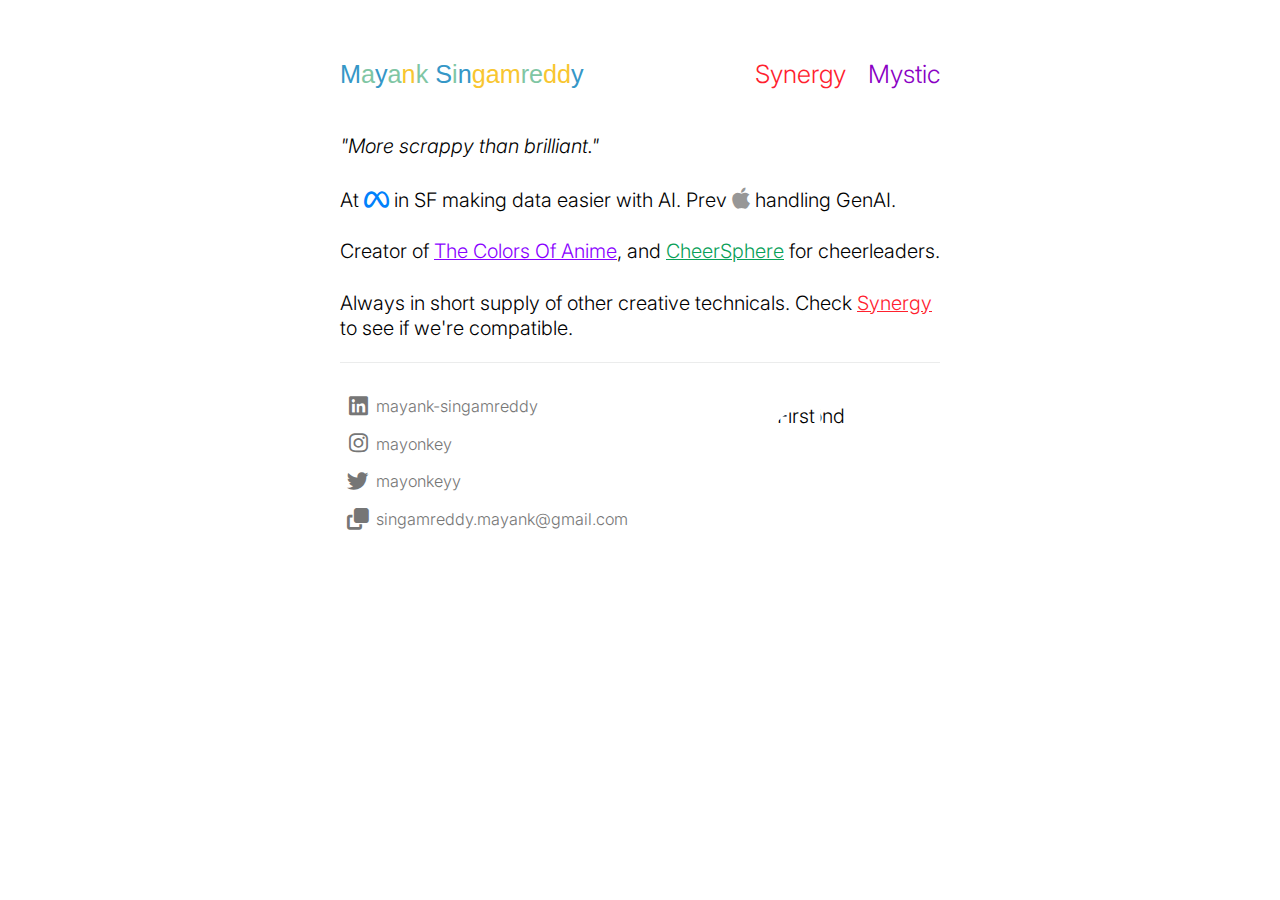
==== commit 8d23b1dd: "update text sizing" ====
--- a/index.html
+++ b/index.html
@@ -1,251 +1,562 @@
 <!DOCTYPE html>
 <html lang="en">
-
 <head>
-
-    <title>Mayank Singamreddy</title>
-    <link rel="shortcut icon" type="image/png" href="assets/img/favicon.png" />
-    <meta charset="utf-8">
-    <meta name="viewport" content="width=device-width, initial-scale=1">
-    <meta http-equiv="X-UA-Compatible" content="IE=edge">
-    <meta name="description" content="Mayank's personal website">
-    <meta name="keywords" content="singamreddy, mayank, personal site">
-    <meta name="author" content="Mayank Singamreddy">
-    <link rel="stylesheet" href="assets/css/main.css">
+    <!-- update -->
+    <meta charset="UTF-8">
+    <meta name="viewport" content="width=device-width, initial-scale=1.0">
+    <title>Singamreddy</title>
+    <meta name="description" content="CEO &amp; Cofounder of Alloy Automation. Self-taught engineer, Harvard dropout, Thiel Fellow, YC grad, and many other things. From Atlanta.">
+    <!-- Google Fonts - Inter font -->
+    <link rel="preconnect" href="https://fonts.googleapis.com">
+    <link rel="preconnect" href="https://fonts.gstatic.com" crossorigin>
+    <link href="https://fonts.googleapis.com/css2?family=Inter:wght@300;400&display=swap" rel="stylesheet">
+    <!-- Font Awesome for social icons -->
+    <link rel="stylesheet" href="https://cdnjs.cloudflare.com/ajax/libs/font-awesome/6.4.0/css/all.min.css">
+    <!-- Preconnect to external domains -->
+    <link rel="preconnect" href="https://cdnjs.cloudflare.com">
+    
+    <!-- Preload critical resources -->
+    <link rel="preload" href="images/twitterpfp.jpg" as="image">
+    <link rel="preload" href="images/goodface.png" as="image">
+    <style>
+        /* Fade-in animation for page elements */
+        @keyframes fadeIn {
+            from { opacity: 0; }
+            to { opacity: 1; }
+        }
+        
+        /* Image Circle Slider Styles */
+        .image-circle-container {
+            position: relative;
+            width: 120px;
+            height: 120px;
+            border-radius: 50%;
+            overflow: hidden;
+            margin-right: 3em;
+        }
+
+        .image-wrapper {
+            position: absolute;
+            width: 100%;
+            height: 100%;
+            transition: clip-path 0.5s ease;
+        }
+
+        .image-left {
+            left: 0;
+            z-index: 1;
+            clip-path: polygon(0 0, 50% 0, 50% 100%, 0 100%);
+        }
+
+        .image-right {
+            right: 0;
+            z-index: 1;
+            clip-path: polygon(50% 0, 100% 0, 100% 100%, 50% 100%);
+        }
+
+        .image-wrapper img {
+            position: absolute;
+            height: 100%;
+            width: auto;
+            max-width: none;
+            top: 0;
+        }
+
+        .image-left img {
+            left: 0;
+        }
+
+        .image-right img {
+            right: 0;
+        }
+        
+        /* Add hitboxes for better interaction */
+        .left-hitbox, .right-hitbox {
+            position: absolute;
+            width: 50%;
+            height: 100%;
+            top: 0;
+            z-index: 2;
+            cursor: pointer;
+        }
+        
+        .left-hitbox {
+            left: 0;
+        }
+        
+        .right-hitbox {
+            right: 0;
+        }
+        
+        /* Base styles with viewport-relative font sizing */
+        :root {
+            --base-font-size: 1vw;
+            --name-font-size: calc(var(--base-font-size) * 1.4);
+            --nav-font-size: calc(var(--base-font-size) * 1.4);
+            --content-font-size: calc(var(--base-font-size) * 1.1);
+            --social-font-size: calc(var(--base-font-size) * 0.9);
+            --social-icon-size: calc(var(--base-font-size) * 1.2);
+        }
+        
+        body {
+            font-family: "Inter", sans-serif;
+            color: black;
+            max-width: 600px;
+            margin: 0 auto;
+            padding: 5vh 20px;
+            background-color: white;
+            font-size: var(--content-font-size);
+            font-weight: 300;
+            animation: fadeIn 0.5s ease-in-out;
+            line-height: 1.4;
+        }
+        
+        /* Header section with name and navigation */
+        .header {
+            display: flex;
+            flex-wrap: wrap;
+            justify-content: space-between;
+            align-items: center;
+            margin-bottom: 10px;
+            padding: 12px 0;
+        }
+        
+        .name {
+            font-size: var(--name-font-size);
+            font-weight: 400;
+            max-width: 100%;
+            word-wrap: break-word;
+        }
+        
+        .name a {
+            color: #3597c7;
+            text-decoration: none;
+        }
+        
+        .name a:hover {
+            color: #767676;
+        }
+        
+        /* New CSS for the animated name spans */
+        .name a span {
+            display: inline-block;
+            transition: color 0.2s;
+        }
+        
+        /* Navigation menu */
+        .nav {
+            display: flex;
+            gap: 22px;
+        }
+        
+        .nav a {
+            color: #777777;
+            text-decoration: none;
+            font-size: var(--nav-font-size);
+            font-weight: 300;
+        }
+        
+        .nav a:hover {
+            color: #3597c7;
+        }
+        
+        /* New hover styles for specific links */
+        .nav a[href="/Synergy"] {
+            color: #ff212e; /* Hover color for Join Forces */
+        }
+        
+        .nav a[href="/Mystic"] {
+            color: #8A00C4; /* Hover color for Mystic */
+        }
+        
+        /* Content paragraphs */
+        p {
+            margin-bottom: 0px;
+            line-height: 1.3em;
+            font-size: var(--content-font-size);
+        }
+        
+        .content {
+            display: flex;
+            flex-direction: column;
+            gap: 6px;
+        }
+        
+        /* Divider between content and social links */
+        .divider {
+            height: 1px;
+            background-color: #ebecec;
+            margin: 20px 0;
+        }
+        
+        /* Social media links section */
+        .social-links-container {
+            display: flex;
+            justify-content: space-between;
+            align-items: center;
+        }
+        
+        .social-links {
+            display: flex;
+            flex-direction: column;
+            gap: 15px;
+            padding: 12px 0;
+            font-weight: 300;
+            color: #767676;
+        }
+        
+        .social-links a {
+            text-decoration: none;
+            color: #767676;
+            font-size: var(--social-font-size);
+            display: flex;
+            align-items: center;
+            transition: color 0.3s ease;
+        }
+        
+        /* Social icon styles */
+        .social-icon {
+            width: 36px;
+            font-size: var(--social-icon-size);
+            display: inline-flex;
+            justify-content: center;
+            color: inherit;
+            transition: color 0.3s ease;
+        }
+
+        /* Brand colors on hover */
+        .linkedin-link:hover { color: #0077B5 !important; }
+        .instagram-link:hover { color: #E1306C !important; }
+        .twitter-link:hover { color: #1DA1F2 !important; }
+        .github-link:hover { color: #333333 !important; }
+        .email-link:hover { 
+            color: #3597c7 !important;
+            cursor: pointer;
+        }
+        
+        /* Copy notification styles */
+        .copy-notification {
+            position: fixed;
+            bottom: 20px;
+            left: 50%;
+            transform: translateX(-50%);
+            background-color: rgba(0, 0, 0, 0.7);
+            color: white;
+            padding: 10px 20px;
+            border-radius: 4px;
+            font-size: 12px;
+            opacity: 0;
+            transition: opacity 0.3s ease;
+        }
+        
+        .copy-notification.show {
+            opacity: 1;
+        }
+        
+        /* Default link styling */
+        a {
+            color: #302B27;
+            text-decoration: underline;
+        }
+        
+        .content a:hover {
+            color: #3597c7;
+        }
+        
+        /* Responsive Design with dynamic font sizing */
+        /* Mobile/small screens */
+        @media (max-width: 480px) {
+            :root {
+                --base-font-size: 4vw;
+            }
+            
+            .social-links-container {
+                flex-direction: column;
+                align-items: flex-start;
+            }
+            
+            .image-circle-container {
+                margin-right: 0;
+                margin-top: 2em;
+                align-self: center;
+            }
+            
+            .header {
+                flex-wrap: wrap;
+                row-gap: 8px;
+            }
+            
+            .name {
+                margin-right: auto;
+            }
+            
+            .nav {
+                margin-left: auto;
+            }
+        }
+        
+        /* Tablet screens */
+        @media (min-width: 481px) and (max-width: 768px) {
+            :root {
+                --base-font-size: 2.5vw;
+            }
+            
+            .social-links-container {
+                flex-direction: column;
+                align-items: flex-start;
+            }
+            
+            .image-circle-container {
+                margin-right: 0;
+                margin-top: 2em;
+                align-self: center;
+            }
+        }
+
+        /* Desktop screens - set a base size that works well */
+        @media (min-width: 769px) and (max-width: 1200px) {
+            :root {
+                --base-font-size: 1.5vw;
+            }
+        }
+        
+        /* Large desktop screens - prevent text from becoming too large */
+        @media (min-width: 1201px) {
+            :root {
+                --base-font-size: 18px;
+            }
+        }
+
+        /* Font display swap to avoid FOIT */
+        @font-face {
+            font-family: 'Inter';
+            font-style: normal;
+            font-weight: 300;
+            font-display: swap;
+            src: local('Inter Light'), local('Inter-Light');
+        }
+        @font-face {
+            font-family: 'Inter';
+            font-style: normal;
+            font-weight: 400;
+            font-display: swap;
+            src: local('Inter Regular'), local('Inter-Regular');
+        }
+    </style>
 </head>
-<!-- Google tag (gtag.js) -->
-<script async src="https://www.googletagmanager.com/gtag/js?id=G-TK0GGSYKYD"></script>
-<script>
-  window.dataLayer = window.dataLayer || [];
-  function gtag(){dataLayer.push(arguments);}
-  gtag('js', new Date());
-
-  gtag('config', 'G-TK0GGSYKYD');
-</script>
-
 <body>
-
-
-
-    <!-- notification for small viewports and landscape oriented smartphones -->
-    <div class="device-notification">
-        <a class="device-notification--logo" href="#0">
-            <img src="assets/img/goose.png" alt="Silly Goose Image">
-            <p>Singamreddy</p>
-        </a>
-        <p class="device-notification--message">Turn your phone back up, silly goose.</p>
+    <!-- Header with name and navigation -->
+    <div class="header">
+        <div class="name"><a href="https://singamreddy.com" id="animated-name">Mayank Singamreddy</a></div>
+        
+        <div class="nav">
+            <a href="/Synergy">Synergy</a>
+            <a href="/Mystic">Mystic</a>
+        </div>
     </div>
-
-    <div class="perspective effect-rotate-left">
-        <div class="container">
-            <div id="particles-js"></div>
-
-            <div class="outer-nav--return"></div>
-
-            <div id="viewport" class="l-viewport">
-
-                <div class="l-wrapper">
-
-                    <header class="header">
-                        <a class="header--logo" href="#0">
-                            <img src="assets/img/logo.png" alt="Singamreddy">
-                        </a>
-                        <button class="header--cta cta">Connect</button>
-                        <div class="header--nav-toggle">
-                            <span></span>
-                        </div>
-                    </header>
-                    <nav class="l-side-nav">
-                        <ul class="side-nav">
-                            <li class="is-active">
-                                <span>Home</span></li>
-                            <li><span>Bio</span></li>
-                            <li><span>Marketing</span></li>
-                            <li><span>Contact</span></li>
-
-                        </ul>
-                    </nav>
-
-                    <ul class="l-main-content main-content">
-                        <li class="l-section section section--is-active">
-                            <div class="intro">
-                                <div class="intro--banner">
-                                    <h1><br>Nice to<br> meet you!<br>I'm Mayank</h1><br>
-                                    <button class="cta">Connect 
-                  <svg version="1.1" id="Layer_1" xmlns="http://www.w3.org/2000/svg" xmlns:xlink="http://www.w3.org/1999/xlink" x="0px" y="0px" viewBox="0 0 150 118" style="enable-background:new 0 0 150 118;" xml:space="preserve">
-                  <g transform="translate(0.000000,118.000000) scale(0.100000,-0.100000)">
-                    <path d="M870,1167c-34-17-55-57-46-90c3-15,81-100,194-211l187-185l-565-1c-431,0-571-3-590-13c-55-28-64-94-18-137c21-20,33-20,597-20h575l-192-193C800,103,794,94,849,39c20-20,39-29,61-29c28,0,63,30,298,262c147,144,272,271,279,282c30,51,23,60-219,304C947,1180,926,1196,870,1167z"/>
-                  </g>
-                  </svg>
-                  <span class="btn-background"></span>
-                </button>
-                                    <br><br><button class="cta" onclick="window.location.href='blog/proofofgod.html';">Blog
-                    <svg version="1.1" id="Layer_1" xmlns="http://www.w3.org/2000/svg" xmlns:xlink="http://www.w3.org/1999/xlink" x="0px" y="0px" viewBox="0 0 150 118" style="enable-background:new 0 0 150 118;" xml:space="preserve">
-                    <g transform="translate(0.000000,118.000000) scale(0.100000,-0.100000)">
-                      <path d="M870,1167c-34-17-55-57-46-90c3-15,81-100,194-211l187-185l-565-1c-431,0-571-3-590-13c-55-28-64-94-18-137c21-20,33-20,597-20h575l-192-193C800,103,794,94,849,39c20-20,39-29,61-29c28,0,63,30,298,262c147,144,272,271,279,282c30,51,23,60-219,304C947,1180,926,1196,870,1167z"/>
-                    </g>
-                    </svg>
-                    <span class="btn-background"></span>
-                  </button>
-                                    <img src="assets/img/introduction-visual.png" alt="Welcome">
-                                </div>
-                                <div class="intro--options">
-                                    <a href="#0">
-                                        <h3>Machine Learning</h3>
-                                        <p>Have spent the past 4 years specializing in ML with projects and experience.</p>
-                                    </a>
-                                    <a href="#0">
-                                        <h3>Apple</h3>
-                                        <p>After graduating, I began full-time as an SWE in 2022.</p>
-                                    </a>
-                                    <a href="#0">
-                                        <h3>Marketing</h3>
-                                        <p>As a curious engineer, I now help brands grow.</p>
-                                    </a>
-
-                                </div>
-                            </div>
-                        </li>
-                        <li class="l-section section">
-                            <div class="about">
-                                <div class="about--banner">
-                                    <h2>Resume</h2>
-                                    <h3>Learning to code is tough, but possibility drove me forward (Specifically, ML and DS). I gained experience in those areas as a:
-                                        <br>
-                                        <ul>
-                                            <li>Data science intern at Fidelity</li>
-                                            <li>Research assistant for my school developing lecture summarization models</li>
-                                            <li>Mercer MLE performing data scraping, validation, and visualization</li>
-                                        </ul>
-                                        <br> Now I am an SWE at Apple, creating insightful tools.
-
-                                    </h3>
-                                    <a href="assets/img/MayankSWEResume.pdf" target="_blank">Resume link
-                  <span>
-                    <svg version="1.1" id="Layer_1" xmlns="http://www.w3.org/2000/svg" xmlns:xlink="http://www.w3.org/1999/xlink" x="0px" y="0px" viewBox="0 0 150 118" style="enable-background:new 0 0 150 118;" xml:space="preserve">
-                    <g transform="translate(0.000000,118.000000) scale(0.100000,-0.100000)">
-                      <path d="M870,1167c-34-17-55-57-46-90c3-15,81-100,194-211l187-185l-565-1c-431,0-571-3-590-13c-55-28-64-94-18-137c21-20,33-20,597-20h575l-192-193C800,103,794,94,849,39c20-20,39-29,61-29c28,0,63,30,298,262c147,144,272,271,279,282c30,51,23,60-219,304C947,1180,926,1196,870,1167z"/>
-                    </g>
-                    </svg>
-                  </span>
+    
+    <!-- Bio paragraphs -->
+    <div class="content">
+        <p style="font-style: italic;">
+            "More scrappy than brilliant."
+        </p>
+        
+        <p>
+            At <i class="fa-brands fa-meta" style="color: #0081FB; font-size: 20px;"></i> in SF making data easier with AI. Prev <i class="fa-brands fa-apple" style="color: #979797; font-size: 24px;"></i> handling GenAI.
+        </p>
+        
+        <p>
+            Creator of <a href="https://thecolorsofanime.com" style="color: #8900ff; text-decoration: underline;">The Colors Of Anime</a>, and <a href="https://apps.apple.com/us/app/cheersphere/id6503993239" style="color: #09a058; text-decoration: underline;">CheerSphere</a> for cheerleaders.
+        </p>
+        
+        <p>
+            Always in short supply of other creative technicals. Check <a href="/synergy.html" style="text-decoration: underline; color: #ff212e;">Synergy</a> to see if we're compatible.
+        </p>
+    </div>
+    
+    <div class="divider"></div>
+    
+    <!-- Social media links and image slider -->
+    <div class="social-links-container">
+        <div class="social-links">
+            <div>
+                <a href="https://www.linkedin.com/in/mayank-singamreddy/" class="linkedin-link">
+                    <i class="fa-brands fa-linkedin social-icon"></i>
+                    mayank-singamreddy
                 </a>
-                                    <!--img src="assets/img/about-visual.png" alt="About Us"-->
-
-                                </div>
-                                <div class="about--options">
-                                    <a href="#0">
-                                        <h3>Fidelity</h3>
-                                    </a>
-                                    <a href="#0">
-                                        <h3>Rutgers</h3>
-                                    </a>
-                                    <a href="#0">
-                                        <h3>Apple</h3>
-                                    </a>
-                                </div>
-                            </div>
-                        </li>
-
-
-
-
-                        <li class="l-section section">
-                            <div class="about">
-                                <div class="about--banner">
-                                    <h2>Digital Marketing</h2>
-
-                                    <h5>
-                                        I help businesses grow their brand, increase their exposure, and get recognition.
-                                        <br><br> After coming to Austin, I realized how many businesses exist with a fantastic product, but little to no digital face. With changing times, many had not caught up. I wanted to leverage my technical skills to help them compete in an increasingly digital age. 
-                                        <br><br> I make it a mission to help your business gain more views, while giving you the information to give your customers what they want most.<br><br>
-
-                                        <br>
-                                        <!--
-                                        <a href="assets/img/MayankTutoring.pdf" target="_blank">My tutoring
-                                            <span>
-                                              <svg version="1.1" id="Layer_1" xmlns="http://www.w3.org/2000/svg" xmlns:xlink="http://www.w3.org/1999/xlink" x="0px" y="0px" viewBox="0 0 150 118" style="enable-background:new 0 0 150 118;" xml:space="preserve">
-                                              <g transform="translate(0.000000,118.000000) scale(0.100000,-0.100000)">
-                                                <path d="M870,1167c-34-17-55-57-46-90c3-15,81-100,194-211l187-185l-565-1c-431,0-571-3-590-13c-55-28-64-94-18-137c21-20,33-20,597-20h575l-192-193C800,103,794,94,849,39c20-20,39-29,61-29c28,0,63,30,298,262c147,144,272,271,279,282c30,51,23,60-219,304C947,1180,926,1196,870,1167z"/>
-                                              </g>
-                                              </svg>
-                                            </span>
-                                          </a>
-                                        -->
-
-                                    </h5>
-
-                                </div>
-
-                        </li>
-
-
-
-
-
-
-
-
-                        <li class="l-section section">
-
-
-                            <div class="contact">
-
-
-
-                                <div class="contact--lockup">
-
-
-
-                                    <div class="modal">
-                                        <h3> Contact me</h3>
-
-                                        <div class="modal--information">
-                                            <a href="tel:4087840252">408-784-0252</a>
-                                            <a href="mailto:singamreddy.mayank@gmail.com">singamreddy.mayank@gmail.com</a>
-                                        </div>
-                                        <br>
-                                        <ul class="modal--options">
-                                            <li><a href="https://www.linkedin.com/in/mayank-singamreddy/">LinkedIn</a></li>
-                                            <li><a href="https://github.com/MayankSingamreddy">Github</a></li>
-                                            
-
-
-                                        </ul>
-                                    </div>
-
-                                </div>
-                            </div>
-
-                        </li>
-
-                    </ul>
-                    </div>
-                </div>
             </div>
-            <ul class="outer-nav">
-                <li class="is-active">Home</li>
-                <li>Bio</li>
-                <li>Digital Marketing</li>
-                <li>Contact</li>
-
-            </ul>
+            <div>
+                <a href="https://www.instagram.com/mayonkey/" class="instagram-link">
+                    <i class="fa-brands fa-instagram social-icon"></i>
+                    mayonkey
+                </a>
+            </div>
+            <div>
+                <a href="https://x.com/mayonkeyy" class="twitter-link">
+                    <i class="fa-brands fa-twitter social-icon"></i>
+                    mayonkeyy
+                </a>
+            </div>
+            <!-- <div>
+                <a href="https://github.com/MayankSingamreddy" class="github-link">
+                    <i class="fa-brands fa-github social-icon"></i>
+                    MayankSingamreddy
+                </a>
+            </div> -->
+            <div>
+                <a class="email-link">
+                    <i class="fa-solid fa-clone social-icon"></i>
+                    singamreddy.mayank@gmail.com
+                </a>
+            </div>
         </div>
-
-
-
-
-
-        <script src="https://ajax.googleapis.com/ajax/libs/jquery/2.2.4/jquery.min.js"></script>
-        <script>
-            window.jQuery || document.write('<script src="assets/js/vendor/jquery-2.2.4.min.js"><\/script>')
-        </script>
-        <script src="assets/js/functions-min.js"></script>
-
-
-        <script src="particles.js"></script>
-        <script src="app.js"></script>
-
-
+        
+        <!-- Notification for email copy -->
+        <div id="copyNotification" class="copy-notification">Email copied to clipboard!</div>
+        
+        <!-- Image Circle Slider -->
+        <div class="image-circle-container">
+            <!-- Add invisible hitboxes for better click detection -->
+            <div class="left-hitbox"></div>
+            <div class="right-hitbox"></div>
+            
+            <div class="image-wrapper image-left">
+                <img src="images/twitterpfp.jpg" alt="First image">
+            </div>
+            <div class="image-wrapper image-right">
+                <img src="images/goodface.png" alt="Second image">
+            </div>
+        </div>
+    </div>
+    
+    <!-- JavaScript for the image slider -->
+    <script>
+        document.addEventListener('DOMContentLoaded', function() {
+            // Image slider functionality
+            const imageContainer = document.querySelector('.image-circle-container');
+            const leftImage = document.querySelector('.image-left');
+            const rightImage = document.querySelector('.image-right');
+            const leftHitbox = document.querySelector('.left-hitbox');
+            const rightHitbox = document.querySelector('.right-hitbox');
+            
+            let activeTimeout = null;
+
+            function showFullLeft() {
+                leftImage.style.clipPath = 'polygon(0 0, 100% 0, 100% 100%, 0 100%)';
+                rightImage.style.clipPath = 'polygon(100% 0, 100% 0, 100% 100%, 100% 100%)';
+            }
+
+            function showFullRight() {
+                leftImage.style.clipPath = 'polygon(0 0, 0 0, 0 100%, 0 100%)';
+                rightImage.style.clipPath = 'polygon(0 0, 100% 0, 100% 100%, 0 100%)';
+            }
+
+            function resetView() {
+                leftImage.style.clipPath = 'polygon(0 0, 50% 0, 50% 100%, 0 100%)';
+                rightImage.style.clipPath = 'polygon(50% 0, 100% 0, 100% 100%, 50% 100%)';
+            }
+
+            // Event listeners using delegation where possible
+            if (leftHitbox && rightHitbox) {
+                leftHitbox.addEventListener('mouseenter', showFullLeft);
+                leftHitbox.addEventListener('mouseleave', resetView);
+                rightHitbox.addEventListener('mouseenter', showFullRight);
+                rightHitbox.addEventListener('mouseleave', resetView);
+
+                leftHitbox.addEventListener('click', () => {
+                    showFullLeft();
+                    if (activeTimeout) clearTimeout(activeTimeout);
+                    activeTimeout = setTimeout(resetView, 500);
+                });
+
+                rightHitbox.addEventListener('click', () => {
+                    showFullRight();
+                    if (activeTimeout) clearTimeout(activeTimeout);
+                    activeTimeout = setTimeout(resetView, 500);
+                });
+            }
+            
+            // Email copy functionality
+            const emailLink = document.querySelector('.email-link');
+            const notification = document.getElementById('copyNotification');
+            
+            if (emailLink) {
+                emailLink.addEventListener('click', function() {
+                    const email = "singamreddy.mayank@gmail.com";
+                    navigator.clipboard.writeText(email)
+                        .then(() => {
+                            notification.classList.add('show');
+                            setTimeout(() => {
+                                notification.classList.remove('show');
+                            }, 2000);
+                        })
+                        .catch(err => {
+                            console.error('Could not copy text: ', err);
+                        });
+                });
+            }
+            
+            // Animated name functionality
+            const nameElement = document.getElementById('animated-name');
+            if (nameElement) {
+                const originalText = nameElement.textContent;
+                
+                // Split the name into individual letter spans
+                nameElement.innerHTML = originalText.split('').map(letter => 
+                    letter === ' ' ? `<span>&nbsp;</span>` : `<span>${letter}</span>`
+                ).join('');
+                
+                const letters = nameElement.querySelectorAll('span');
+                const colors = ['#3597C7', '#F8C630', '#7FC6A4'];
+                let animationInterval;
+                let isHovered = false;
+                
+                function updateColors() {
+                    if (isHovered) return;
+                    
+                    letters.forEach(letter => {
+                        if (letter.innerHTML === '&nbsp;') {
+                            letter.style.color = 'transparent';
+                            return;
+                        }
+                        
+                        const randomIndex = Math.floor(Math.random() * colors.length);
+                        letter.style.color = colors[randomIndex];
+                    });
+                }
+                
+                // Start animation
+                updateColors();
+                animationInterval = setInterval(updateColors, 500);
+                
+                // Pause and change color on hover/click
+                nameElement.addEventListener('mouseenter', function() {
+                    isHovered = true;
+                    letters.forEach(letter => {
+                        if (letter.innerHTML === '&nbsp;') {
+                            letter.style.color = 'transparent';
+                            return;
+                        }
+                        letter.style.color = '#302B27';
+                    });
+                });
+                
+                nameElement.addEventListener('mouseleave', function() {
+                    isHovered = false;
+                });
+                
+                nameElement.addEventListener('click', function() {
+                    isHovered = true;
+                    letters.forEach(letter => {
+                        if (letter.innerHTML === '&nbsp;') {
+                            letter.style.color = 'transparent';
+                            return;
+                        }
+                        letter.style.color = '#302B27';
+                    });
+                });
+            }
+        });
+    </script>
 </body>
-
 </html>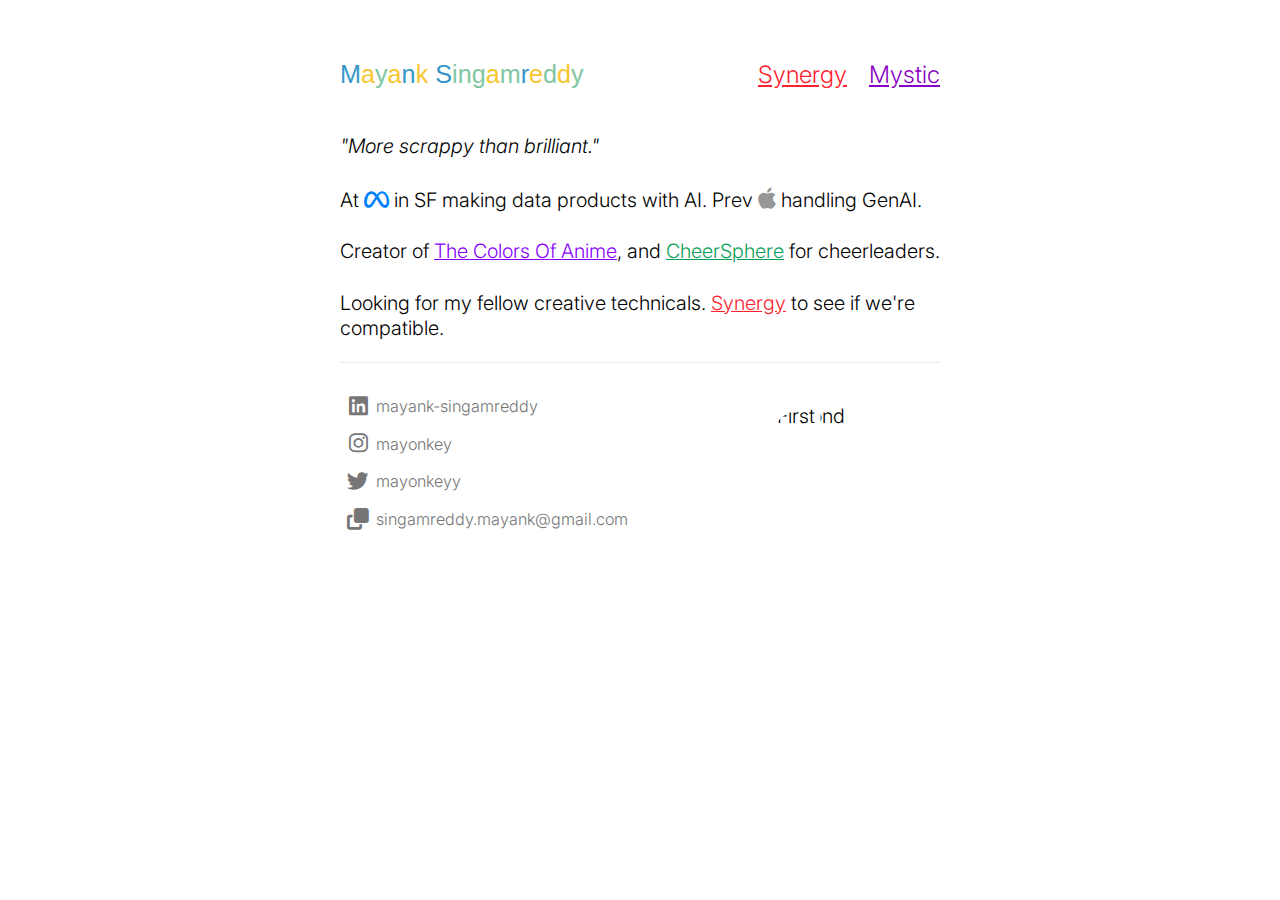
==== commit 2342ba85: "font sizing" ====
--- a/index.html
+++ b/index.html
@@ -151,7 +151,7 @@
         
         .nav a {
             color: #777777;
-            text-decoration: none;
+            text-decoration: underline;
             font-size: var(--nav-font-size);
             font-weight: 300;
         }
@@ -163,10 +163,16 @@
         /* New hover styles for specific links */
         .nav a[href="/Synergy"] {
             color: #ff212e; /* Hover color for Join Forces */
+            text-decoration: underline;
+            font-weight: 300;
+            font-size: 24px;
         }
         
         .nav a[href="/Mystic"] {
             color: #8A00C4; /* Hover color for Mystic */
+            font-weight: 300;
+            text-decoration: underline;
+            font-size: 24px;
         }
         
         /* Content paragraphs */
@@ -267,7 +273,7 @@
         /* Mobile/small screens */
         @media (max-width: 480px) {
             :root {
-                --base-font-size: 4vw;
+                --base-font-size: 3.2vw;
             }
             
             .social-links-container {
@@ -279,6 +285,8 @@
                 margin-right: 0;
                 margin-top: 2em;
                 align-self: center;
+                width: 100px;
+                height: 100px;
             }
             
             .header {
@@ -293,12 +301,21 @@
             .nav {
                 margin-left: auto;
             }
+            
+            body {
+                padding: 3vh 15px;
+                line-height: 1.3;
+            }
+            
+            .content {
+                gap: 4px;
+            }
         }
         
         /* Tablet screens */
         @media (min-width: 481px) and (max-width: 768px) {
             :root {
-                --base-font-size: 2.5vw;
+                --base-font-size: 2.2vw;
             }
             
             .social-links-container {
@@ -310,6 +327,12 @@
                 margin-right: 0;
                 margin-top: 2em;
                 align-self: center;
+                width: 110px;
+                height: 110px;
+            }
+            
+            body {
+                padding: 4vh 18px;
             }
         }
 
@@ -324,6 +347,26 @@
         @media (min-width: 1201px) {
             :root {
                 --base-font-size: 18px;
+            }
+        }
+
+        /* Smaller phones */
+        @media (max-width: 375px) {
+            :root {
+                --base-font-size: 2.8vw;
+            }
+            
+            .image-circle-container {
+                width: 90px;
+                height: 90px;
+            }
+            
+            body {
+                padding: 2vh 12px;
+            }
+            
+            .social-icon {
+                width: 30px;
             }
         }
 
@@ -362,7 +405,7 @@
         </p>
         
         <p>
-            At <i class="fa-brands fa-meta" style="color: #0081FB; font-size: 20px;"></i> in SF making data easier with AI. Prev <i class="fa-brands fa-apple" style="color: #979797; font-size: 24px;"></i> handling GenAI.
+            At <i class="fa-brands fa-meta" style="color: #0081FB; font-size: 20px;"></i> in SF making data products with AI. Prev <i class="fa-brands fa-apple" style="color: #979797; font-size: 24px;"></i> handling GenAI.
         </p>
         
         <p>
@@ -370,7 +413,7 @@
         </p>
         
         <p>
-            Always in short supply of other creative technicals. Check <a href="/synergy.html" style="text-decoration: underline; color: #ff212e;">Synergy</a> to see if we're compatible.
+            Looking for my fellow creative technicals. <a href="/synergy.html" style="text-decoration: underline; color: #ff212e;">Synergy</a> to see if we're compatible.
         </p>
     </div>
     
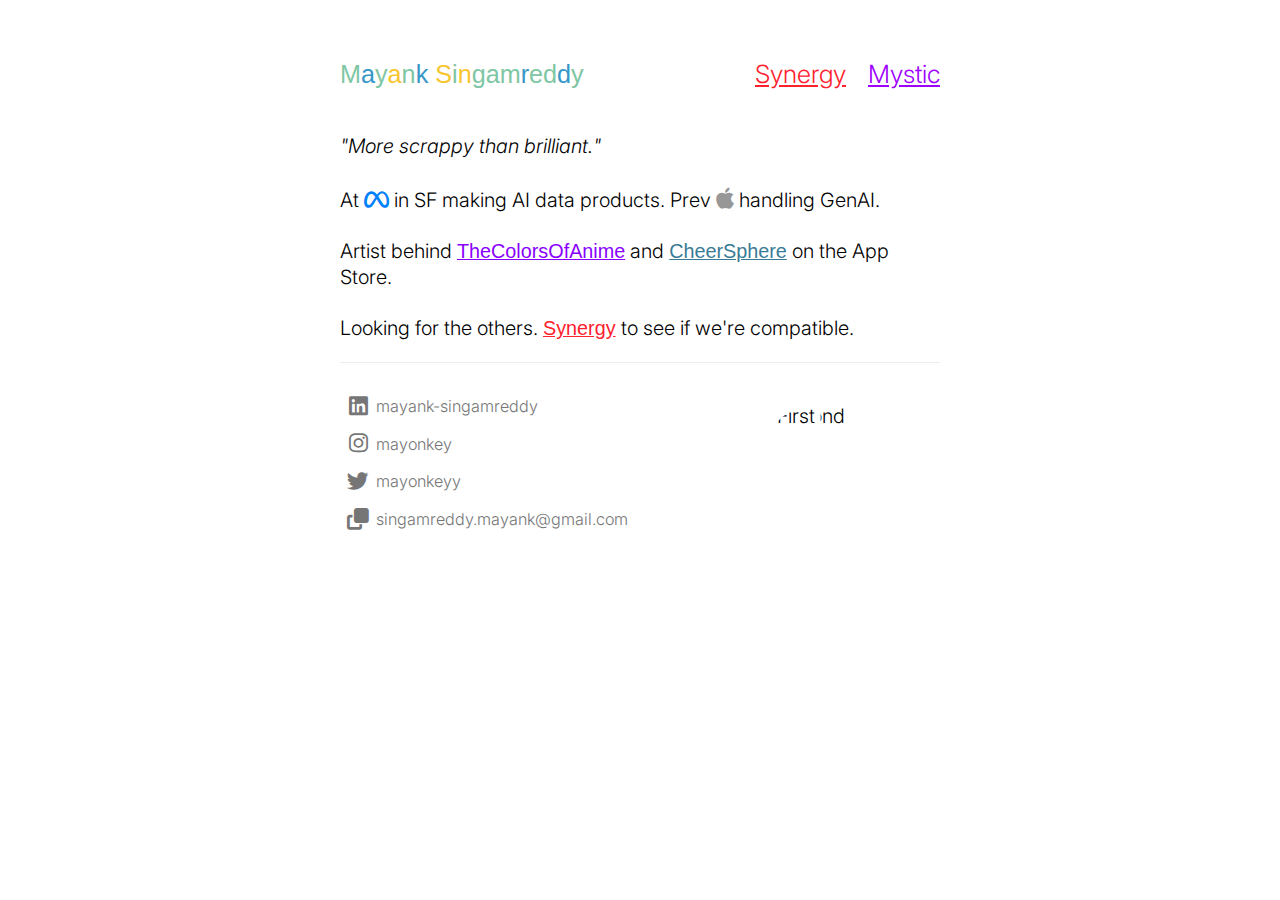
==== commit d25b493a: "Update index.html" ====
--- a/index.html
+++ b/index.html
@@ -150,29 +150,38 @@
         }
         
         .nav a {
-            color: #777777;
+            color: #000000;
             text-decoration: underline;
             font-size: var(--nav-font-size);
             font-weight: 300;
+            transition: color 0.2s ease;
         }
         
         .nav a:hover {
-            color: #3597c7;
+            color: #b8b8b8;
         }
         
         /* New hover styles for specific links */
         .nav a[href="/Synergy"] {
-            color: #ff212e; /* Hover color for Join Forces */
+            color: #ff212e;
             text-decoration: underline;
             font-weight: 300;
-            font-size: 24px;
+            font-size: var(--nav-font-size);
+        }
+        
+        .nav a[href="/Synergy"]:hover {
+            color: #ff9097;
         }
         
         .nav a[href="/Mystic"] {
-            color: #8A00C4; /* Hover color for Mystic */
+            color: #9D00FF;
             font-weight: 300;
             text-decoration: underline;
-            font-size: 24px;
+            font-size: var(--nav-font-size);
+        }
+        
+        .nav a[href="/Mystic"]:hover {
+            color: #c580e2;
         }
         
         /* Content paragraphs */
@@ -263,10 +272,24 @@
         a {
             color: #302B27;
             text-decoration: underline;
+            transition: color 0.2s ease;
         }
         
         .content a:hover {
-            color: #3597c7;
+            color: #7a7772;
+        }
+        
+        /* Hover effects for specific bio links */
+        .content a[href="https://thecolorsofanime.com"]:hover {
+            color: #c480ff !important;
+        }
+        
+        .content a[href="https://apps.apple.com/us/app/cheersphere/id6503993239"]:hover {
+            color: #9cbdcb !important;
+        }
+        
+        .content a[href="/Synergy"]:hover {
+            color: #ff9097 !important;
         }
         
         /* Responsive Design with dynamic font sizing */
@@ -384,6 +407,31 @@
             font-weight: 400;
             font-display: swap;
             src: local('Inter Regular'), local('Inter-Regular');
+        }
+
+        /* Subtle flowing text animation */
+        @keyframes gentleFloat {
+            0% { transform: translateY(0px); }
+            50% { transform: translateY(-3px); }
+            100% { transform: translateY(0px); }
+        }
+        
+        .flowing-text {
+            display: inline-block;
+            animation: gentleFloat 3s ease-in-out infinite;
+        }
+        
+        /* Staggered animation for each word to create a flowing effect */
+        .flowing-text:nth-child(2) {
+            animation-delay: 0.5s;
+        }
+        
+        .flowing-text:nth-child(3) {
+            animation-delay: 1s;
+        }
+        
+        .flowing-text:nth-child(4) {
+            animation-delay: 1.5s;
         }
     </style>
 </head>
@@ -401,19 +449,19 @@
     <!-- Bio paragraphs -->
     <div class="content">
         <p style="font-style: italic;">
-            "More scrappy than brilliant."
+            "<span class="flowing-text">More</span> <span class="flowing-text">scrappy</span> <span class="flowing-text">than</span> <span class="flowing-text">brilliant.</span>"
         </p>
         
         <p>
-            At <i class="fa-brands fa-meta" style="color: #0081FB; font-size: 20px;"></i> in SF making data products with AI. Prev <i class="fa-brands fa-apple" style="color: #979797; font-size: 24px;"></i> handling GenAI.
+            At <i class="fa-brands fa-meta" style="color: #0081FB; font-size: 20px;"></i> in SF making AI data products. Prev <i class="fa-brands fa-apple" style="color: #979797; font-size: 24px;"></i> handling GenAI.
         </p>
         
         <p>
-            Creator of <a href="https://thecolorsofanime.com" style="color: #8900ff; text-decoration: underline;">The Colors Of Anime</a>, and <a href="https://apps.apple.com/us/app/cheersphere/id6503993239" style="color: #09a058; text-decoration: underline;">CheerSphere</a> for cheerleaders.
+            Artist behind <a href="https://thecolorsofanime.com" style="color: #8900ff; text-decoration: underline;font-weight: 400;">TheColorsOfAnime</a> and <a href="https://apps.apple.com/us/app/cheersphere/id6503993239" style="color: #397b96; text-decoration: underline;font-weight: 400;">CheerSphere</a> on the App Store.
         </p>
         
         <p>
-            Looking for my fellow creative technicals. <a href="/synergy.html" style="text-decoration: underline; color: #ff212e;">Synergy</a> to see if we're compatible.
+            Looking for the others. <a href="/Synergy" style="text-decoration: underline; color: #ff212e;font-weight: 400;">Synergy</a> to see if we're compatible.
         </p>
     </div>
     
@@ -475,6 +523,10 @@
     <!-- JavaScript for the image slider -->
     <script>
         document.addEventListener('DOMContentLoaded', function() {
+            // Remove any existing color overlays (fixes back button issue)
+            const existingOverlays = document.querySelectorAll('.color-diffusion-overlay');
+            existingOverlays.forEach(overlay => overlay.remove());
+            
             // Image slider functionality
             const imageContainer = document.querySelector('.image-circle-container');
             const leftImage = document.querySelector('.image-left');
@@ -518,6 +570,102 @@
                     activeTimeout = setTimeout(resetView, 500);
                 });
             }
+            
+            // Color diffusion effect for hyperlinks
+            function createColorDiffusionEffect(event, linkColor) {
+              // Prevent immediate navigation
+              event.preventDefault();
+              
+              const href = this.getAttribute('href');
+              
+              // Create overlay element
+              const overlay = document.createElement('div');
+              overlay.className = 'color-diffusion-overlay'; // Add class for identification
+              overlay.style.position = 'fixed';
+              overlay.style.top = '0';
+              overlay.style.left = '0';
+              overlay.style.width = '100%';
+              overlay.style.height = '100%';
+              overlay.style.backgroundColor = linkColor;
+              overlay.style.opacity = '0';
+              overlay.style.zIndex = '9999';
+              overlay.style.pointerEvents = 'none';
+              overlay.style.backdropFilter = 'blur(0px)';
+              overlay.style.transition = 'opacity 0.3s ease, backdrop-filter 0.3s ease';
+              
+              document.body.appendChild(overlay);
+              
+              // Trigger the effect
+              setTimeout(() => {
+                overlay.style.opacity = '0.8';
+                overlay.style.backdropFilter = 'blur(10px)';
+              }, 10);
+              
+              // Navigate after animation completes
+              setTimeout(() => {
+                window.location.href = href;
+              }, 700);
+            }
+            
+            // Apply color diffusion effect to relevant links
+            const applyColorDiffusionToLinks = () => {
+                // Nav links
+                const synergyLink = document.querySelector('.nav a[href="/Synergy"]');
+                if (synergyLink) {
+                    synergyLink.addEventListener('click', function(e) {
+                        createColorDiffusionEffect.call(this, e, '#ff212e');
+                    });
+                }
+                
+                const mysticLink = document.querySelector('.nav a[href="/Mystic"]');
+                if (mysticLink) {
+                    mysticLink.addEventListener('click', function(e) {
+                        createColorDiffusionEffect.call(this, e, '#8A00C4');
+                    });
+                }
+                
+                // Content links
+                const colorOfAnimeLink = document.querySelector('a[href="https://thecolorsofanime.com"]');
+                if (colorOfAnimeLink) {
+                    colorOfAnimeLink.addEventListener('click', function(e) {
+                        createColorDiffusionEffect.call(this, e, '#8900ff');
+                    });
+                }
+                
+                const cheerSphereLink = document.querySelector('a[href="https://apps.apple.com/us/app/cheersphere/id6503993239"]');
+                if (cheerSphereLink) {
+                    cheerSphereLink.addEventListener('click', function(e) {
+                        createColorDiffusionEffect.call(this, e, '#397b96');
+                    });
+                }
+                
+                const contentSynergyLink = document.querySelector('.content a[href="/Synergy"]');
+                if (contentSynergyLink) {
+                    contentSynergyLink.addEventListener('click', function(e) {
+                        createColorDiffusionEffect.call(this, e, '#ff212e');
+                    });
+                }
+                
+                // Social links with their brand colors
+                const socialLinks = {
+                    '.linkedin-link': '#0077B5',
+                    '.instagram-link': '#E1306C',
+                    '.twitter-link': '#1DA1F2',
+                    '.github-link': '#333333'
+                };
+                
+                Object.entries(socialLinks).forEach(([selector, color]) => {
+                    const link = document.querySelector(selector);
+                    if (link) {
+                        link.addEventListener('click', function(e) {
+                            createColorDiffusionEffect.call(this, e, color);
+                        });
+                    }
+                });
+            };
+            
+            // Call the function to apply effects
+            applyColorDiffusionToLinks();
             
             // Email copy functionality
             const emailLink = document.querySelector('.email-link');
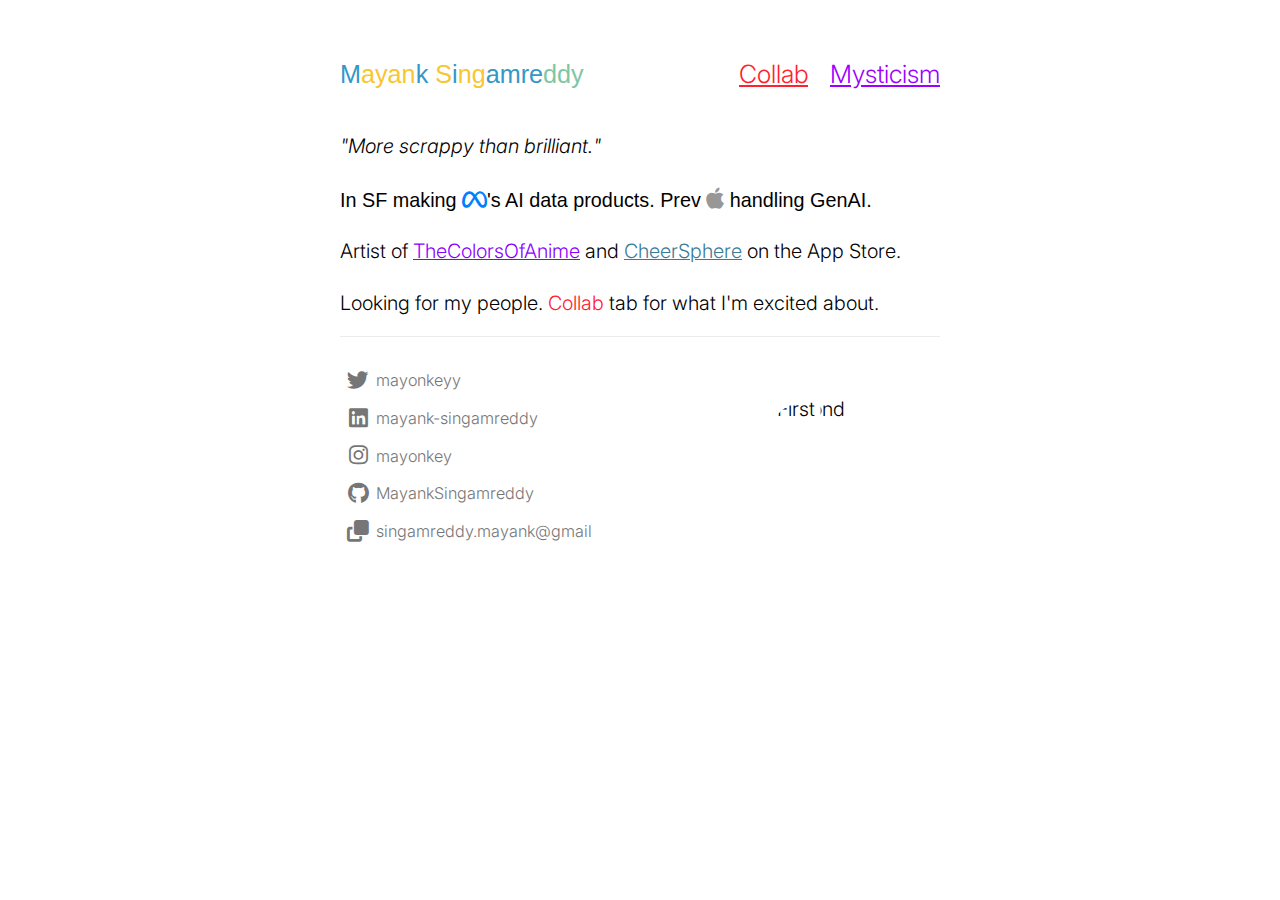
==== commit ba184dd5: "Moving files + favicon" ====
--- a/index.html
+++ b/index.html
@@ -5,6 +5,7 @@
     <meta charset="UTF-8">
     <meta name="viewport" content="width=device-width, initial-scale=1.0">
     <title>Singamreddy</title>
+    <link rel="icon" type="image/x-icon" href="images/favicon.ico">
     <meta name="description" content="CEO &amp; Cofounder of Alloy Automation. Self-taught engineer, Harvard dropout, Thiel Fellow, YC grad, and many other things. From Atlanta.">
     <!-- Google Fonts - Inter font -->
     <link rel="preconnect" href="https://fonts.googleapis.com">
@@ -162,14 +163,14 @@
         }
         
         /* New hover styles for specific links */
-        .nav a[href="/Synergy"] {
+        .nav a[href="/Collab"] {
             color: #ff212e;
             text-decoration: underline;
             font-weight: 300;
             font-size: var(--nav-font-size);
         }
         
-        .nav a[href="/Synergy"]:hover {
+        .nav a[href="/Collab"]:hover {
             color: #ff9097;
         }
         
@@ -288,7 +289,7 @@
             color: #9cbdcb !important;
         }
         
-        .content a[href="/Synergy"]:hover {
+        .content a[href="/Collab"]:hover {
             color: #ff9097 !important;
         }
         
@@ -441,8 +442,8 @@
         <div class="name"><a href="https://singamreddy.com" id="animated-name">Mayank Singamreddy</a></div>
         
         <div class="nav">
-            <a href="/Synergy">Synergy</a>
-            <a href="/Mystic">Mystic</a>
+            <a href="/Collab">Collab</a>
+            <a href="/Mystic">Mysticism</a>
         </div>
     </div>
     
@@ -452,16 +453,16 @@
             "<span class="flowing-text">More</span> <span class="flowing-text">scrappy</span> <span class="flowing-text">than</span> <span class="flowing-text">brilliant.</span>"
         </p>
         
+        <p style="font-weight: 400;">
+            In SF making <span class="flowing-text"><i class="fa-brands fa-meta" style="color: #0081FB; font-size: 20px;"></i></span>'s AI data products. Prev <span class="flowing-text"><i class="fa-brands fa-apple" style="color: #979797; font-size: 24px;"></i></span> handling GenAI.
+        </p>
+        
         <p>
-            At <i class="fa-brands fa-meta" style="color: #0081FB; font-size: 20px;"></i> in SF making AI data products. Prev <i class="fa-brands fa-apple" style="color: #979797; font-size: 24px;"></i> handling GenAI.
+            Artist of <a href="https://thecolorsofanime.com" style="color: #8900ff; text-decoration: underline;">TheColorsOfAnime</a> and <a href="https://apps.apple.com/us/app/cheersphere/id6503993239" style="color: #397b96; text-decoration: underline;">CheerSphere</a> on the App Store.
         </p>
         
         <p>
-            Artist behind <a href="https://thecolorsofanime.com" style="color: #8900ff; text-decoration: underline;font-weight: 400;">TheColorsOfAnime</a> and <a href="https://apps.apple.com/us/app/cheersphere/id6503993239" style="color: #397b96; text-decoration: underline;font-weight: 400;">CheerSphere</a> on the App Store.
-        </p>
-        
-        <p>
-            Looking for the others. <a href="/Synergy" style="text-decoration: underline; color: #ff212e;font-weight: 400;">Synergy</a> to see if we're compatible.
+            Looking for my people. <a href="/Collab" style="text-decoration: none; color: #ff212e;">Collab</a> tab for what I'm excited about.
         </p>
     </div>
     
@@ -470,6 +471,12 @@
     <!-- Social media links and image slider -->
     <div class="social-links-container">
         <div class="social-links">
+            <div>
+                <a href="https://x.com/mayonkeyy" class="twitter-link">
+                    <i class="fa-brands fa-twitter social-icon"></i>
+                    mayonkeyy
+                </a>
+            </div>
             <div>
                 <a href="https://www.linkedin.com/in/mayank-singamreddy/" class="linkedin-link">
                     <i class="fa-brands fa-linkedin social-icon"></i>
@@ -482,22 +489,17 @@
                     mayonkey
                 </a>
             </div>
+            
             <div>
-                <a href="https://x.com/mayonkeyy" class="twitter-link">
-                    <i class="fa-brands fa-twitter social-icon"></i>
-                    mayonkeyy
-                </a>
-            </div>
-            <!-- <div>
                 <a href="https://github.com/MayankSingamreddy" class="github-link">
                     <i class="fa-brands fa-github social-icon"></i>
                     MayankSingamreddy
                 </a>
-            </div> -->
+            </div>
             <div>
                 <a class="email-link">
                     <i class="fa-solid fa-clone social-icon"></i>
-                    singamreddy.mayank@gmail.com
+                    singamreddy.mayank@gmail
                 </a>
             </div>
         </div>
@@ -570,102 +572,6 @@
                     activeTimeout = setTimeout(resetView, 500);
                 });
             }
-            
-            // Color diffusion effect for hyperlinks
-            function createColorDiffusionEffect(event, linkColor) {
-              // Prevent immediate navigation
-              event.preventDefault();
-              
-              const href = this.getAttribute('href');
-              
-              // Create overlay element
-              const overlay = document.createElement('div');
-              overlay.className = 'color-diffusion-overlay'; // Add class for identification
-              overlay.style.position = 'fixed';
-              overlay.style.top = '0';
-              overlay.style.left = '0';
-              overlay.style.width = '100%';
-              overlay.style.height = '100%';
-              overlay.style.backgroundColor = linkColor;
-              overlay.style.opacity = '0';
-              overlay.style.zIndex = '9999';
-              overlay.style.pointerEvents = 'none';
-              overlay.style.backdropFilter = 'blur(0px)';
-              overlay.style.transition = 'opacity 0.3s ease, backdrop-filter 0.3s ease';
-              
-              document.body.appendChild(overlay);
-              
-              // Trigger the effect
-              setTimeout(() => {
-                overlay.style.opacity = '0.8';
-                overlay.style.backdropFilter = 'blur(10px)';
-              }, 10);
-              
-              // Navigate after animation completes
-              setTimeout(() => {
-                window.location.href = href;
-              }, 700);
-            }
-            
-            // Apply color diffusion effect to relevant links
-            const applyColorDiffusionToLinks = () => {
-                // Nav links
-                const synergyLink = document.querySelector('.nav a[href="/Synergy"]');
-                if (synergyLink) {
-                    synergyLink.addEventListener('click', function(e) {
-                        createColorDiffusionEffect.call(this, e, '#ff212e');
-                    });
-                }
-                
-                const mysticLink = document.querySelector('.nav a[href="/Mystic"]');
-                if (mysticLink) {
-                    mysticLink.addEventListener('click', function(e) {
-                        createColorDiffusionEffect.call(this, e, '#8A00C4');
-                    });
-                }
-                
-                // Content links
-                const colorOfAnimeLink = document.querySelector('a[href="https://thecolorsofanime.com"]');
-                if (colorOfAnimeLink) {
-                    colorOfAnimeLink.addEventListener('click', function(e) {
-                        createColorDiffusionEffect.call(this, e, '#8900ff');
-                    });
-                }
-                
-                const cheerSphereLink = document.querySelector('a[href="https://apps.apple.com/us/app/cheersphere/id6503993239"]');
-                if (cheerSphereLink) {
-                    cheerSphereLink.addEventListener('click', function(e) {
-                        createColorDiffusionEffect.call(this, e, '#397b96');
-                    });
-                }
-                
-                const contentSynergyLink = document.querySelector('.content a[href="/Synergy"]');
-                if (contentSynergyLink) {
-                    contentSynergyLink.addEventListener('click', function(e) {
-                        createColorDiffusionEffect.call(this, e, '#ff212e');
-                    });
-                }
-                
-                // Social links with their brand colors
-                const socialLinks = {
-                    '.linkedin-link': '#0077B5',
-                    '.instagram-link': '#E1306C',
-                    '.twitter-link': '#1DA1F2',
-                    '.github-link': '#333333'
-                };
-                
-                Object.entries(socialLinks).forEach(([selector, color]) => {
-                    const link = document.querySelector(selector);
-                    if (link) {
-                        link.addEventListener('click', function(e) {
-                            createColorDiffusionEffect.call(this, e, color);
-                        });
-                    }
-                });
-            };
-            
-            // Call the function to apply effects
-            applyColorDiffusionToLinks();
             
             // Email copy functionality
             const emailLink = document.querySelector('.email-link');
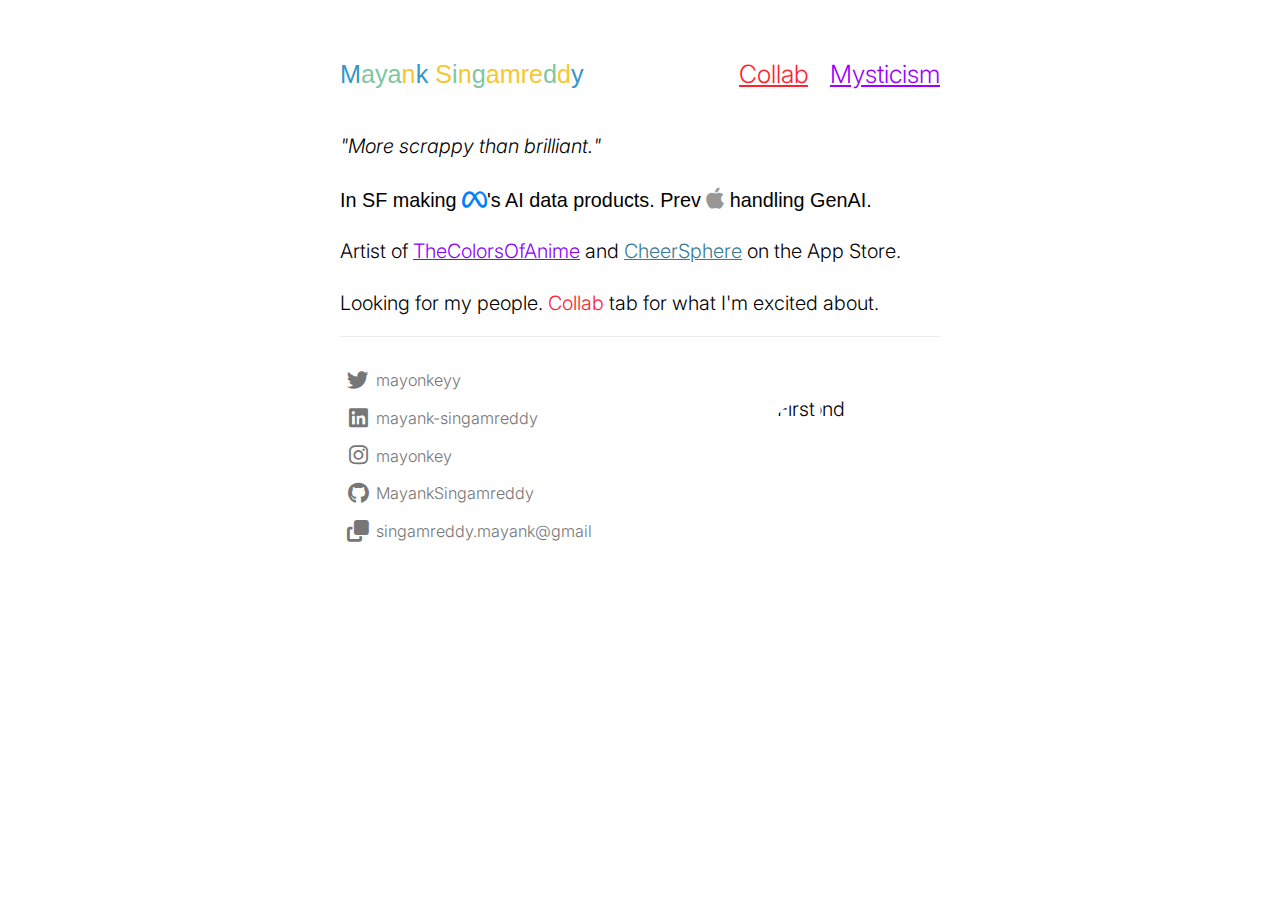
==== commit 1762fa8c: "Add SEO and sitemap" ====
--- a/index.html
+++ b/index.html
@@ -6,7 +6,7 @@
     <meta name="viewport" content="width=device-width, initial-scale=1.0">
     <title>Singamreddy</title>
     <link rel="icon" type="image/x-icon" href="images/favicon.ico">
-    <meta name="description" content="CEO &amp; Cofounder of Alloy Automation. Self-taught engineer, Harvard dropout, Thiel Fellow, YC grad, and many other things. From Atlanta.">
+    <meta name="description" content="Based in SF. Working at Meta on AI data products. Previously at Apple handling GenAI. Artist of TheColorsOfAnime and CheerSphere.">
     <!-- Google Fonts - Inter font -->
     <link rel="preconnect" href="https://fonts.googleapis.com">
     <link rel="preconnect" href="https://fonts.gstatic.com" crossorigin>
@@ -108,7 +108,7 @@
             background-color: white;
             font-size: var(--content-font-size);
             font-weight: 300;
-            animation: fadeIn 0.5s ease-in-out;
+            animation: fadeIn 1s ease-in-out;
             line-height: 1.4;
         }
         
@@ -525,9 +525,6 @@
     <!-- JavaScript for the image slider -->
     <script>
         document.addEventListener('DOMContentLoaded', function() {
-            // Remove any existing color overlays (fixes back button issue)
-            const existingOverlays = document.querySelectorAll('.color-diffusion-overlay');
-            existingOverlays.forEach(overlay => overlay.remove());
             
             // Image slider functionality
             const imageContainer = document.querySelector('.image-circle-container');
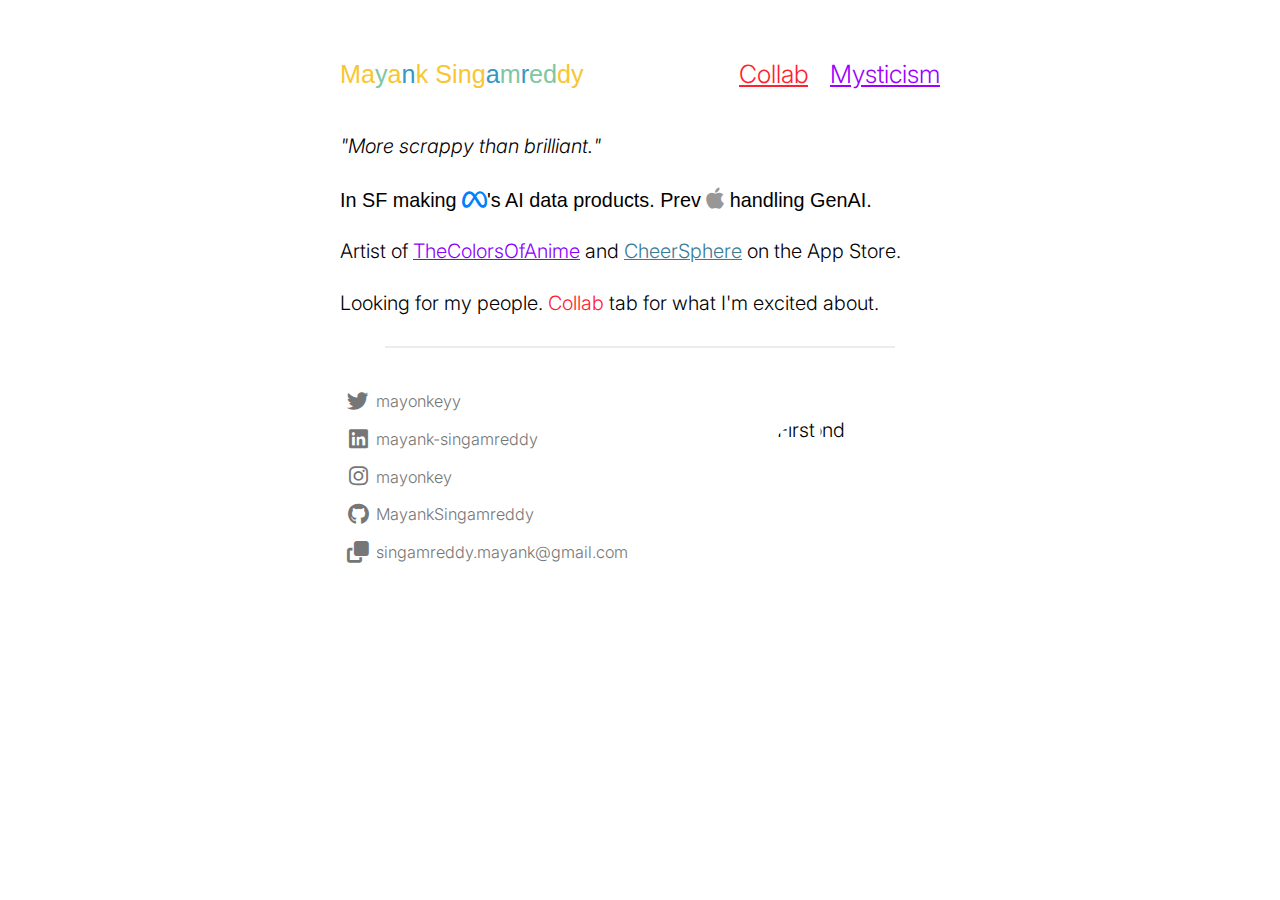
==== commit 9c5a5148: "divider + email" ====
--- a/index.html
+++ b/index.html
@@ -200,9 +200,11 @@
         
         /* Divider between content and social links */
         .divider {
-            height: 1px;
+            height: 2px;
+            width: 85%;
+            align-self: center;
             background-color: #ebecec;
-            margin: 20px 0;
+            margin: 30px auto;
         }
         
         /* Social media links section */
@@ -499,7 +501,7 @@
             <div>
                 <a class="email-link">
                     <i class="fa-solid fa-clone social-icon"></i>
-                    singamreddy.mayank@gmail
+                    singamreddy.mayank@gmail.com
                 </a>
             </div>
         </div>
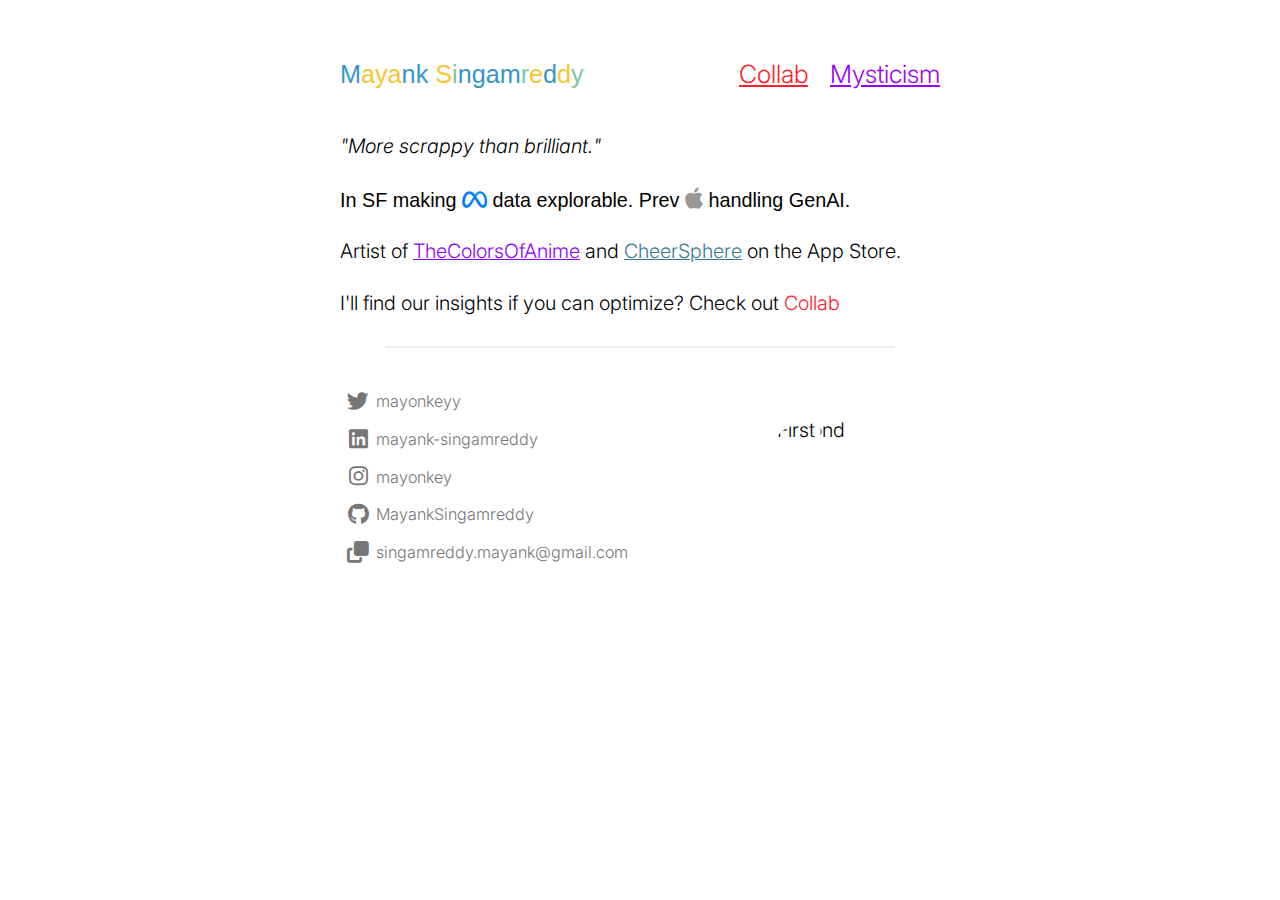
==== commit f114721a: "change collab CTA" ====
--- a/index.html
+++ b/index.html
@@ -456,7 +456,7 @@
         </p>
         
         <p style="font-weight: 400;">
-            In SF making <span class="flowing-text"><i class="fa-brands fa-meta" style="color: #0081FB; font-size: 20px;"></i></span>'s AI data products. Prev <span class="flowing-text"><i class="fa-brands fa-apple" style="color: #979797; font-size: 24px;"></i></span> handling GenAI.
+            In SF making <span class="flowing-text"><i class="fa-brands fa-meta" style="color: #0081FB; font-size: 20px;"></i></span> data explorable. Prev <span class="flowing-text"><i class="fa-brands fa-apple" style="color: #979797; font-size: 24px;"></i></span> handling GenAI.
         </p>
         
         <p>
@@ -464,7 +464,8 @@
         </p>
         
         <p>
-            Looking for my people. <a href="/Collab" style="text-decoration: none; color: #ff212e;">Collab</a> tab for what I'm excited about.
+            I'll find our insights if you can optimize?
+            Check out <a href="/Collab" style="text-decoration: none; color: #ff212e;">Collab</a>
         </p>
     </div>
     
